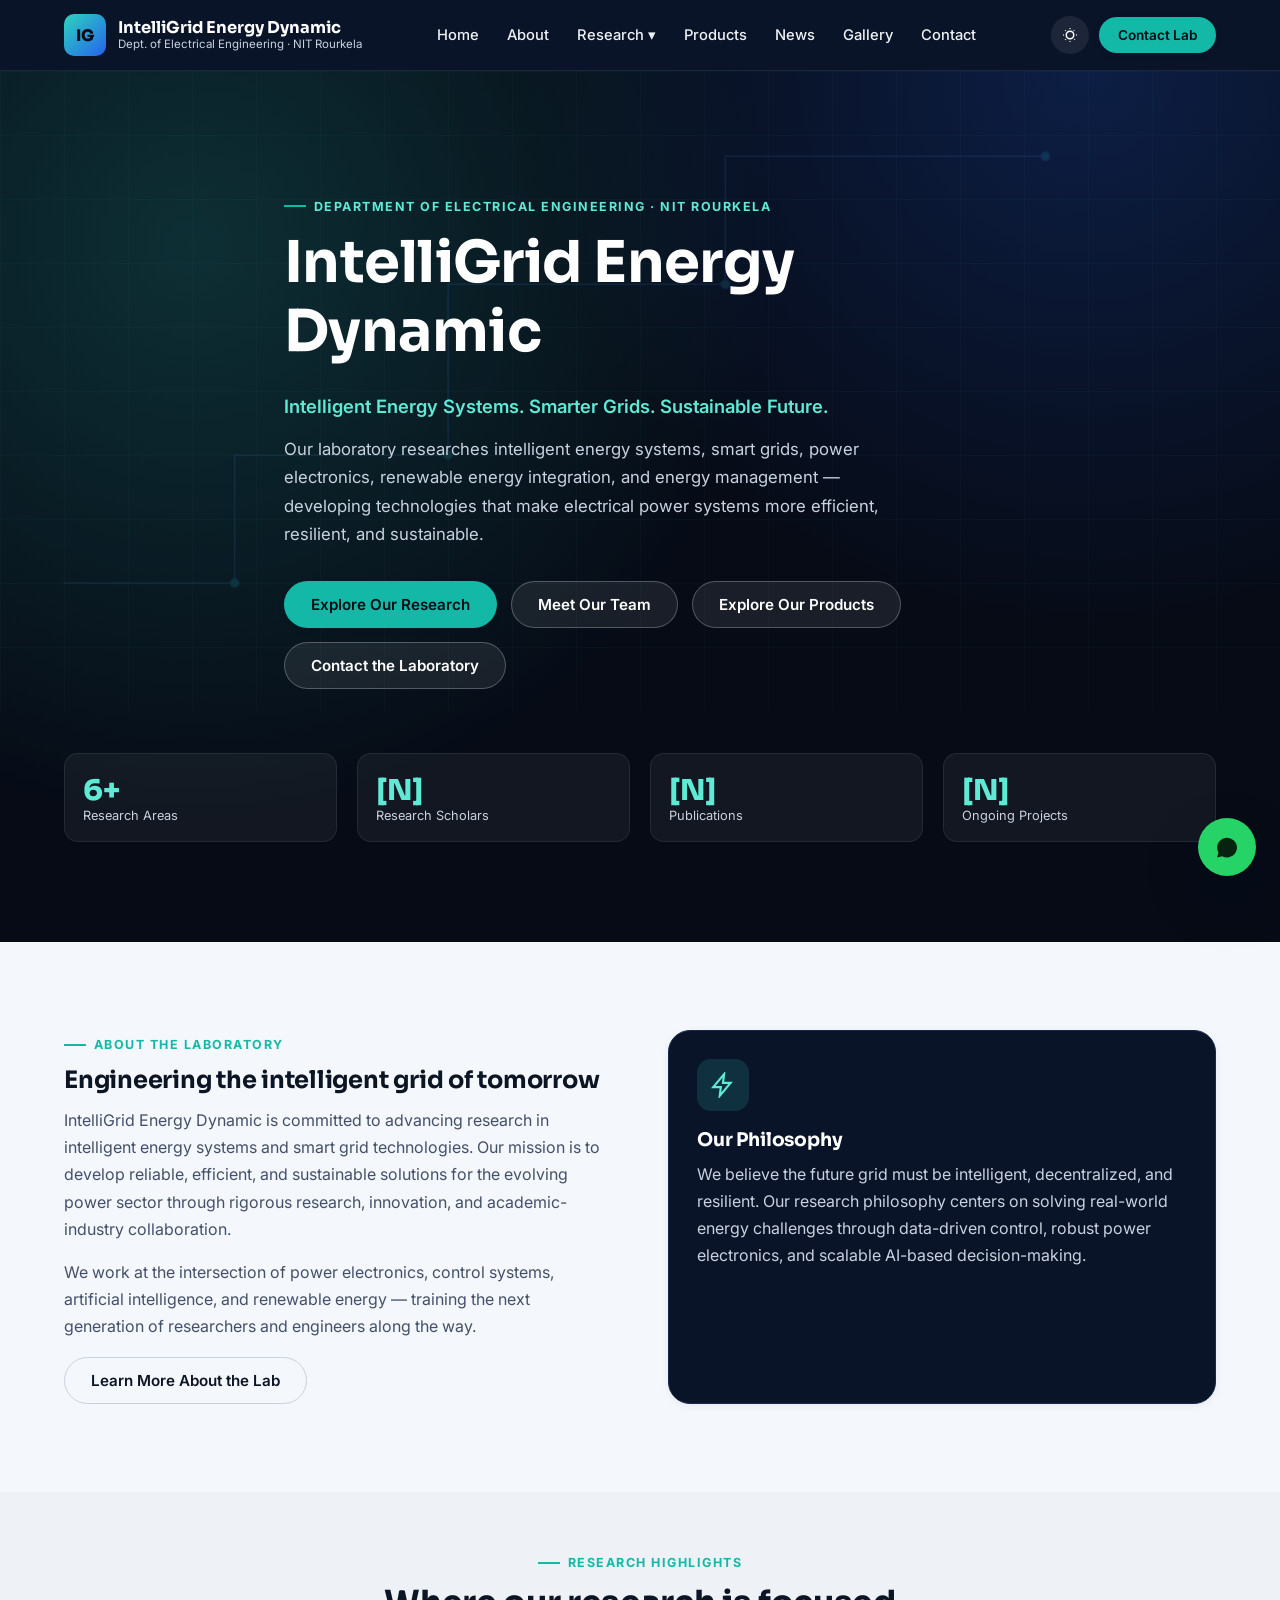
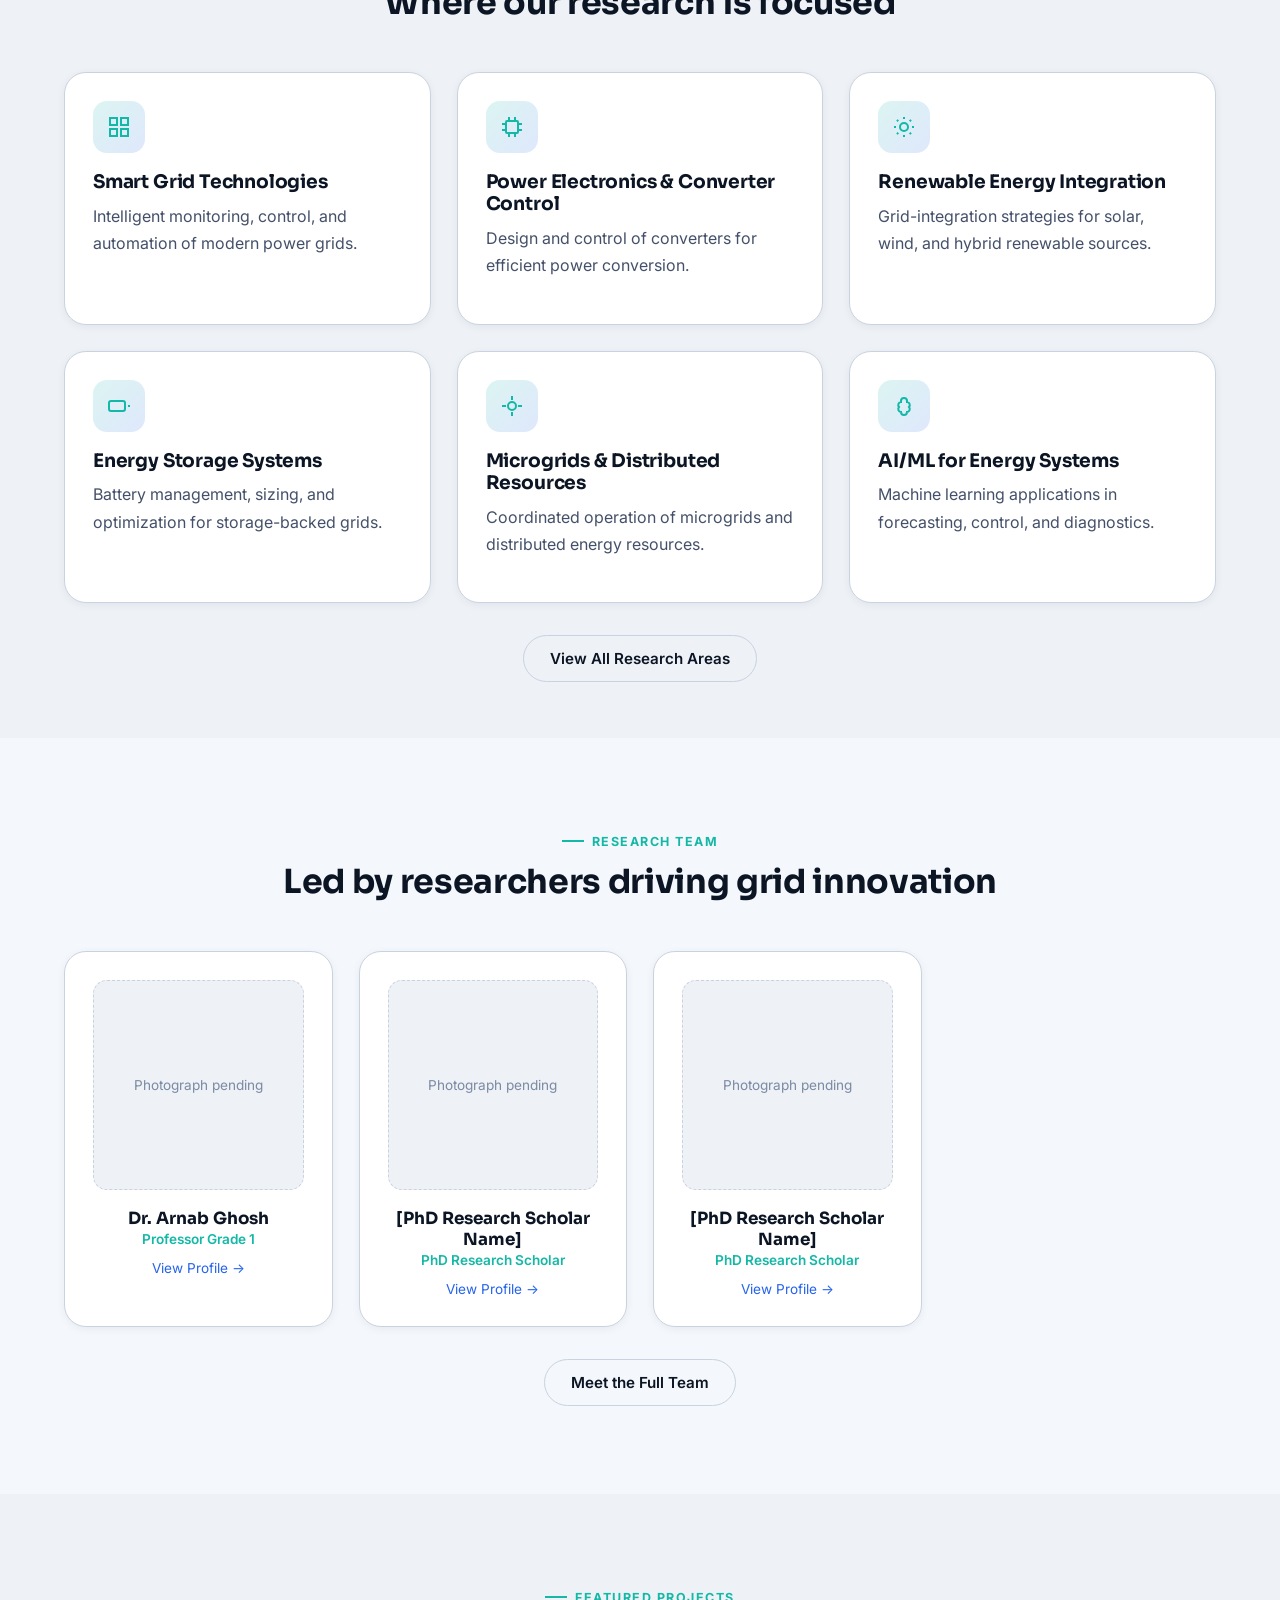
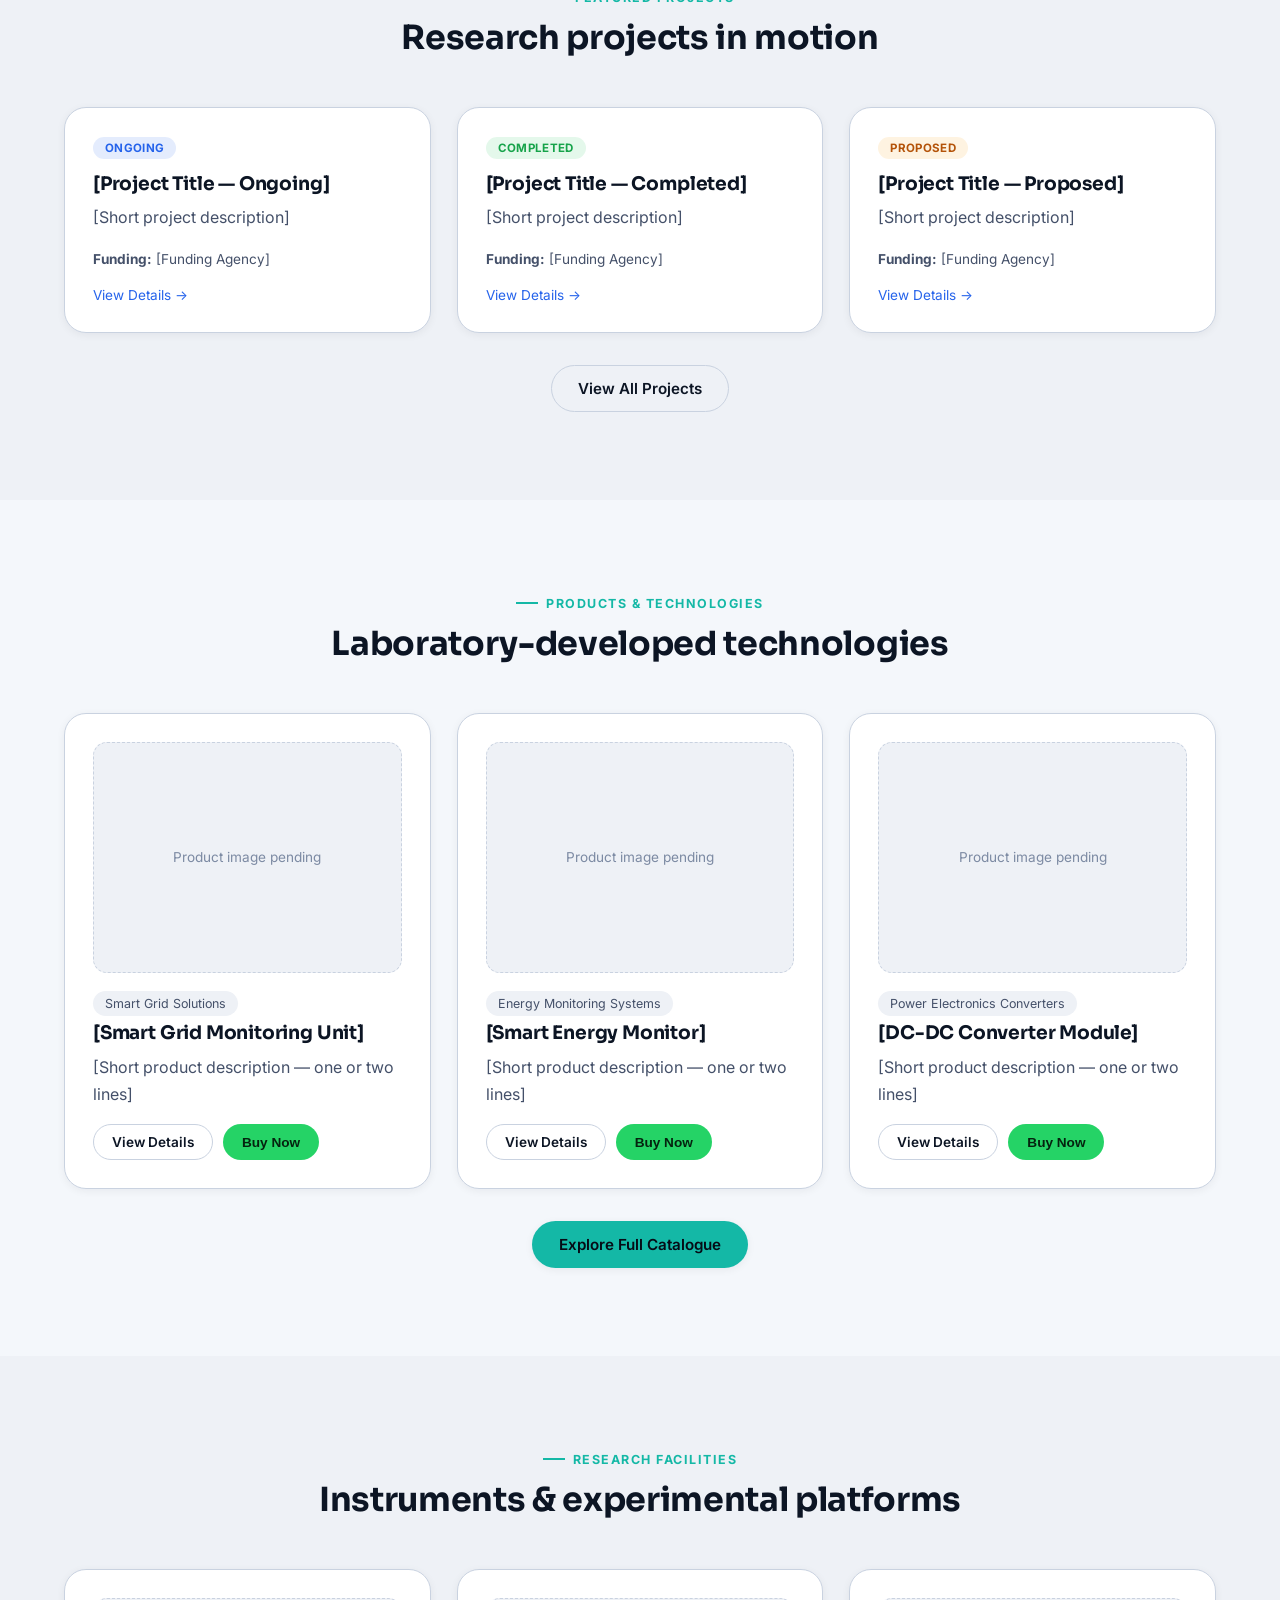
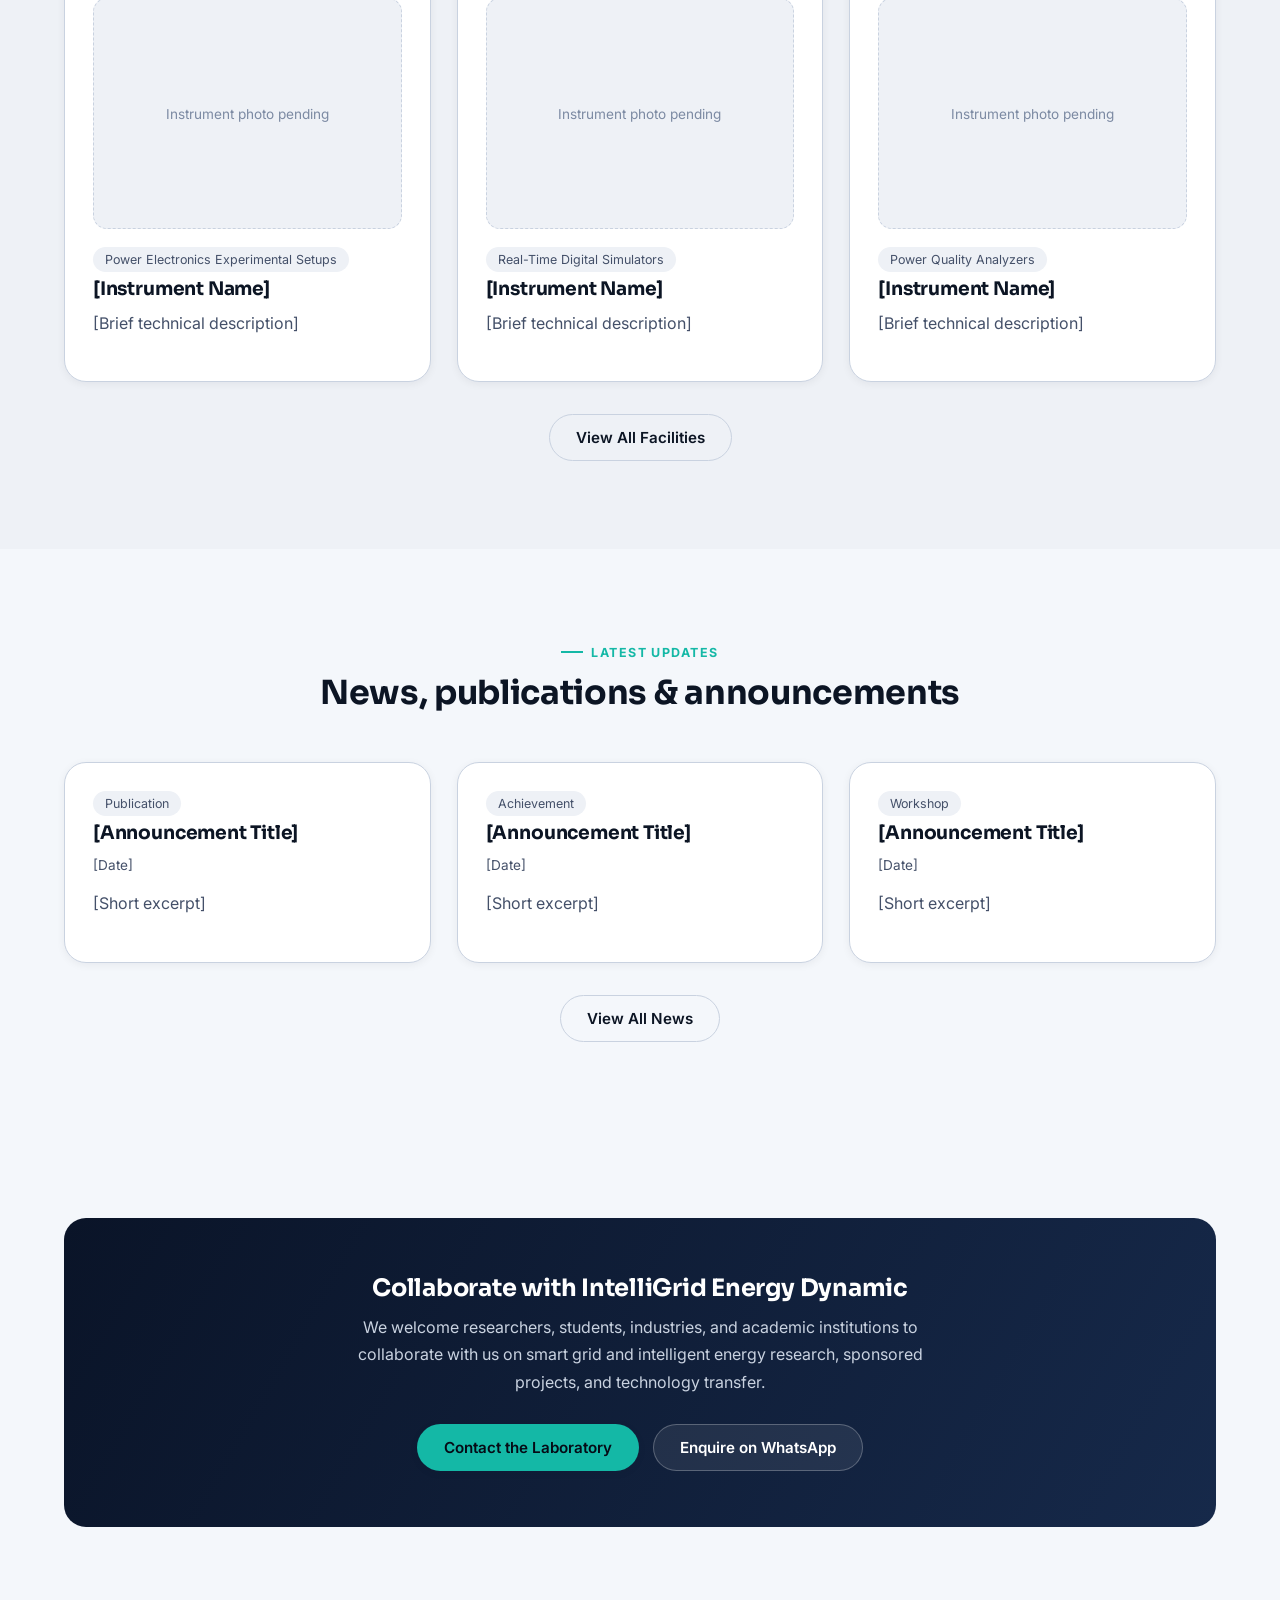
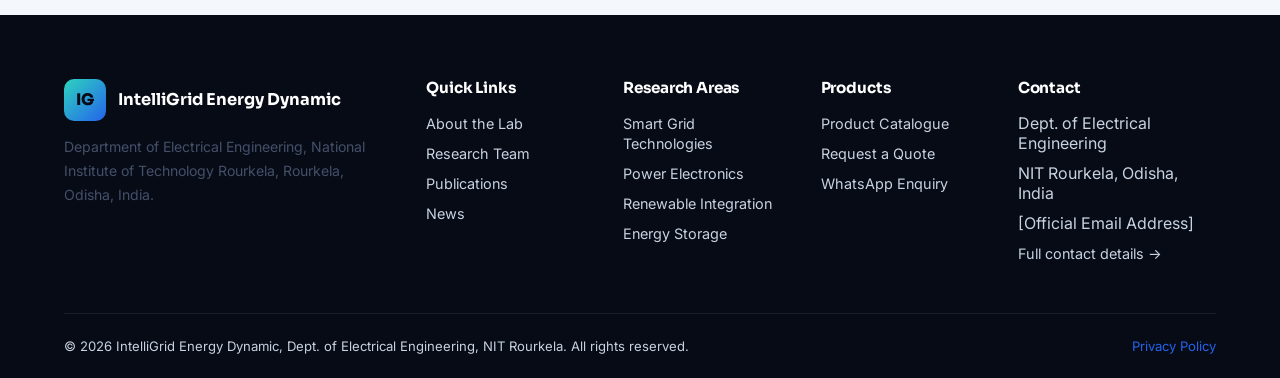
==== index.html @ c474e3b1 "intelligrid initial commit" ====
<!DOCTYPE html>
<html lang="en">
<head>
<meta charset="UTF-8">
<meta name="viewport" content="width=device-width, initial-scale=1.0">
<title>IntelliGrid Energy Dynamic | Dept. of Electrical Engineering, NIT Rourkela</title>
<meta name="description" content="IntelliGrid Energy Dynamic is a research laboratory in the Department of Electrical Engineering, NIT Rourkela, working on smart grids, power electronics, renewable energy integration, and intelligent energy systems.">
<meta property="og:title" content="IntelliGrid Energy Dynamic — NIT Rourkela">
<meta property="og:description" content="Intelligent Energy Systems. Smarter Grids. Sustainable Future.">
<meta property="og:type" content="website">
<link rel="preconnect" href="https://fonts.googleapis.com">
<link href="https://fonts.googleapis.com/css2?family=Sora:wght@600;700;800&family=Inter:wght@400;500;600;700&display=swap" rel="stylesheet">
<link rel="stylesheet" href="css/style.css">
</head>
<body>
<a href="#main" class="skip-link">Skip to content</a>

<!-- ============ HEADER / NAV ============ -->
<header class="site-header">
  <div class="nav-wrap">
    <a href="index.html" class="brand">
      <span class="brand-mark">IG</span>
      <span class="brand-text">
        <div class="name">IntelliGrid Energy Dynamic</div>
        <div class="sub">Dept. of Electrical Engineering · NIT Rourkela</div>
      </span>
    </a>

    <ul class="nav-links" id="navLinks">
      <li><a href="index.html">Home</a></li>
      <li><a href="pages/about.html">About</a></li>
      <li class="has-dropdown">
        <button aria-haspopup="true">Research <span aria-hidden="true">▾</span></button>
        <div class="dropdown">
          <a href="pages/research-areas.html">Research Areas</a>
          <a href="pages/team.html">Research Team</a>
          <a href="pages/facilities.html">Facilities &amp; Instruments</a>
          <a href="pages/projects.html">Research Projects</a>
          <a href="pages/publications.html">Publications</a>
        </div>
      </li>
      <li><a href="pages/products.html">Products</a></li>
      <li><a href="pages/news.html">News</a></li>
      <li><a href="pages/gallery.html">Gallery</a></li>
      <li><a href="pages/contact.html">Contact</a></li>
    </ul>

    <div class="nav-actions">
      <button class="icon-btn" id="themeToggle" title="Toggle light/dark mode" aria-label="Toggle theme">
        <svg width="18" height="18" viewBox="0 0 24 24" fill="none" stroke="currentColor" stroke-width="2"><path d="M12 3v1m0 16v1m9-9h-1M4 12H3m15.36 6.36-.71-.71M6.34 6.34l-.71-.71m12.02 0-.71.71M6.34 17.66l-.71.71M12 7a5 5 0 1 0 0 10 5 5 0 0 0 0-10z"/></svg>
      </button>
      <a href="pages/contact.html" class="btn btn-primary btn-sm">Contact Lab</a>
      <button class="mobile-toggle" aria-label="Open menu">
        <svg width="26" height="26" viewBox="0 0 24 24" fill="none" stroke="currentColor" stroke-width="2"><path d="M4 7h16M4 12h16M4 17h16"/></svg>
      </button>
    </div>
  </div>
</header>

<main id="main">

  <!-- ============ A. HERO ============ -->
  <section class="hero">
    <svg class="grid-svg" viewBox="0 0 1200 600" preserveAspectRatio="xMidYMid slice" xmlns="http://www.w3.org/2000/svg">
      <defs>
        <pattern id="gridPattern" width="60" height="60" patternUnits="userSpaceOnUse">
          <path d="M60 0H0V60" fill="none" stroke="#2dd4bf" stroke-width="0.5" opacity="0.35"/>
        </pattern>
      </defs>
      <rect width="1200" height="600" fill="url(#gridPattern)"/>
      <g stroke="#3b82f6" stroke-width="1.4" opacity="0.4" fill="none">
        <path d="M60 480 L220 480 L220 360 L420 360"/>
        <path d="M420 360 L420 200 L680 200"/>
        <path d="M680 200 L680 80 L980 80"/>
        <circle cx="220" cy="480" r="4" fill="#2dd4bf"/>
        <circle cx="420" cy="360" r="4" fill="#2dd4bf"/>
        <circle cx="680" cy="200" r="4" fill="#2dd4bf"/>
        <circle cx="980" cy="80" r="4" fill="#2dd4bf"/>
      </g>
    </svg>
    <div class="container hero-inner">
      <div class="eyebrow">Department of Electrical Engineering · NIT Rourkela</div>
      <h1>IntelliGrid Energy Dynamic</h1>
      <div class="tagline">Intelligent Energy Systems. Smarter Grids. Sustainable Future.</div>
      <p class="lede">Our laboratory researches intelligent energy systems, smart grids, power electronics, renewable energy integration, and energy management — developing technologies that make electrical power systems more efficient, resilient, and sustainable.</p>
      <div class="hero-cta">
        <a href="pages/research-areas.html" class="btn btn-primary">Explore Our Research</a>
        <a href="pages/team.html" class="btn btn-ghost-light">Meet Our Team</a>
        <a href="pages/products.html" class="btn btn-ghost-light">Explore Our Products</a>
        <a href="pages/contact.html" class="btn btn-ghost-light">Contact the Laboratory</a>
      </div>
    </div>
    <div class="container">
      <div class="hero-stats">
        <div class="hero-stat"><div class="num">6+</div><div class="label">Research Areas</div></div>
        <div class="hero-stat"><div class="num">[N]</div><div class="label">Research Scholars</div></div>
        <div class="hero-stat"><div class="num">[N]</div><div class="label">Publications</div></div>
        <div class="hero-stat"><div class="num">[N]</div><div class="label">Ongoing Projects</div></div>
      </div>
    </div>
  </section>

  <!-- ============ B. LAB INTRODUCTION ============ -->
  <section>
    <div class="container">
      <div class="grid grid-2" style="align-items:center; gap:56px;">
        <div>
          <div class="eyebrow">About the Laboratory</div>
          <h2>Engineering the intelligent grid of tomorrow</h2>
          <p>IntelliGrid Energy Dynamic is committed to advancing research in intelligent energy systems and smart grid technologies. Our mission is to develop reliable, efficient, and sustainable solutions for the evolving power sector through rigorous research, innovation, and academic-industry collaboration.</p>
          <p>We work at the intersection of power electronics, control systems, artificial intelligence, and renewable energy — training the next generation of researchers and engineers along the way.</p>
          <a href="pages/about.html" class="btn btn-outline">Learn More About the Lab</a>
        </div>
        <div class="card" style="background:var(--navy-900); border-color:var(--navy-700);">
          <div class="card-icon" style="background:rgba(45,212,191,0.15); color: var(--teal-300);">
            <svg width="26" height="26" viewBox="0 0 24 24" fill="none" stroke="currentColor" stroke-width="2"><path d="M13 2 3 14h7l-1 8 10-12h-7l1-8z"/></svg>
          </div>
          <h3 style="color:var(--white);">Our Philosophy</h3>
          <p style="color:var(--grey-300);">We believe the future grid must be intelligent, decentralized, and resilient. Our research philosophy centers on solving real-world energy challenges through data-driven control, robust power electronics, and scalable AI-based decision-making.</p>
        </div>
      </div>
    </div>
  </section>

  <!-- ============ C. RESEARCH HIGHLIGHTS ============ -->
  <section class="section-tight" style="background:var(--surface-alt);">
    <div class="container">
      <div class="section-head center">
        <div class="eyebrow" style="justify-content:center;">Research Highlights</div>
        <h2>Where our research is focused</h2>
      </div>
      <div class="grid grid-3" id="researchHighlightsGrid"></div>
      <div class="text-center" style="margin-top:32px;">
        <a href="pages/research-areas.html" class="btn btn-outline">View All Research Areas</a>
      </div>
    </div>
  </section>

  <!-- ============ D. TEAM PREVIEW ============ -->
  <section>
    <div class="container">
      <div class="section-head center">
        <div class="eyebrow" style="justify-content:center;">Research Team</div>
        <h2>Led by researchers driving grid innovation</h2>
      </div>
      <div class="grid grid-4" id="teamPreviewGrid"></div>
      <div class="text-center" style="margin-top:32px;">
        <a href="pages/team.html" class="btn btn-outline">Meet the Full Team</a>
      </div>
    </div>
  </section>

  <!-- ============ E. FEATURED PROJECTS ============ -->
  <section style="background:var(--surface-alt);">
    <div class="container">
      <div class="section-head center">
        <div class="eyebrow" style="justify-content:center;">Featured Projects</div>
        <h2>Research projects in motion</h2>
      </div>
      <div class="grid grid-3" id="projectsPreviewGrid"></div>
      <div class="text-center" style="margin-top:32px;">
        <a href="pages/projects.html" class="btn btn-outline">View All Projects</a>
      </div>
    </div>
  </section>

  <!-- ============ F. FEATURED PRODUCTS ============ -->
  <section>
    <div class="container">
      <div class="section-head center">
        <div class="eyebrow" style="justify-content:center;">Products &amp; Technologies</div>
        <h2>Laboratory-developed technologies</h2>
      </div>
      <div class="grid grid-3" id="productsPreviewGrid"></div>
      <div class="text-center" style="margin-top:32px;">
        <a href="pages/products.html" class="btn btn-primary">Explore Full Catalogue</a>
      </div>
    </div>
  </section>

  <!-- ============ G. FACILITIES PREVIEW ============ -->
  <section style="background:var(--surface-alt);">
    <div class="container">
      <div class="section-head center">
        <div class="eyebrow" style="justify-content:center;">Research Facilities</div>
        <h2>Instruments &amp; experimental platforms</h2>
      </div>
      <div class="grid grid-3" id="facilitiesPreviewGrid"></div>
      <div class="text-center" style="margin-top:32px;">
        <a href="pages/facilities.html" class="btn btn-outline">View All Facilities</a>
      </div>
    </div>
  </section>

  <!-- ============ H. LATEST UPDATES ============ -->
  <section>
    <div class="container">
      <div class="section-head center">
        <div class="eyebrow" style="justify-content:center;">Latest Updates</div>
        <h2>News, publications &amp; announcements</h2>
      </div>
      <div class="grid grid-3" id="newsPreviewGrid"></div>
      <div class="text-center" style="margin-top:32px;">
        <a href="pages/news.html" class="btn btn-outline">View All News</a>
      </div>
    </div>
  </section>

  <!-- ============ I. CONTACT / COLLABORATION CTA ============ -->
  <section>
    <div class="container">
      <div class="cta-band">
        <h2>Collaborate with IntelliGrid Energy Dynamic</h2>
        <p>We welcome researchers, students, industries, and academic institutions to collaborate with us on smart grid and intelligent energy research, sponsored projects, and technology transfer.</p>
        <div class="cta-actions">
          <a href="pages/contact.html" class="btn btn-primary">Contact the Laboratory</a>
          <a href="#" class="btn btn-ghost-light" data-whatsapp-general="Hello IntelliGrid Energy Dynamic Laboratory, I am interested in exploring a research collaboration.">Enquire on WhatsApp</a>
        </div>
      </div>
    </div>
  </section>

</main>

<!-- ============ FOOTER ============ -->
<footer class="site-footer">
  <div class="container">
    <div class="footer-grid">
      <div class="footer-col">
        <div class="brand" style="margin-bottom:14px;">
          <span class="brand-mark">IG</span>
          <span class="brand-text"><div class="name" style="color:#fff;">IntelliGrid Energy Dynamic</div></span>
        </div>
        <p style="font-size:0.88rem;">Department of Electrical Engineering, National Institute of Technology Rourkela, Rourkela, Odisha, India.</p>
      </div>
      <div class="footer-col">
        <h4>Quick Links</h4>
        <ul>
          <li><a href="pages/about.html">About the Lab</a></li>
          <li><a href="pages/team.html">Research Team</a></li>
          <li><a href="pages/publications.html">Publications</a></li>
          <li><a href="pages/news.html">News</a></li>
        </ul>
      </div>
      <div class="footer-col">
        <h4>Research Areas</h4>
        <ul>
          <li><a href="pages/research-areas.html">Smart Grid Technologies</a></li>
          <li><a href="pages/research-areas.html">Power Electronics</a></li>
          <li><a href="pages/research-areas.html">Renewable Integration</a></li>
          <li><a href="pages/research-areas.html">Energy Storage</a></li>
        </ul>
      </div>
      <div class="footer-col">
        <h4>Products</h4>
        <ul>
          <li><a href="pages/products.html">Product Catalogue</a></li>
          <li><a href="pages/products.html">Request a Quote</a></li>
          <li><a href="#" data-whatsapp-general="Hello IntelliGrid Energy Dynamic Laboratory, I would like to enquire about your products.">WhatsApp Enquiry</a></li>
        </ul>
      </div>
      <div class="footer-col">
        <h4>Contact</h4>
        <ul>
          <li>Dept. of Electrical Engineering</li>
          <li>NIT Rourkela, Odisha, India</li>
          <li>[Official Email Address]</li>
          <li><a href="pages/contact.html">Full contact details →</a></li>
        </ul>
      </div>
    </div>
    <div class="footer-bottom">
      <div>&copy; <span id="year"></span> IntelliGrid Energy Dynamic, Dept. of Electrical Engineering, NIT Rourkela. All rights reserved.</div>
      <div class="flex gap-10"><a href="pages/privacy.html">Privacy Policy</a></div>
    </div>
  </div>
</footer>

<button class="back-to-top" aria-label="Back to top">
  <svg width="18" height="18" viewBox="0 0 24 24" fill="none" stroke="currentColor" stroke-width="2"><path d="m18 15-6-6-6 6"/></svg>
</button>
<a href="#" class="floating-whatsapp" data-whatsapp-general="Hello IntelliGrid Energy Dynamic Laboratory, I would like to enquire about your research/products." aria-label="Chat on WhatsApp">
  <svg width="28" height="28" viewBox="0 0 24 24" fill="currentColor"><path d="M17.6 6.32A8.86 8.86 0 0 0 12.05 4c-4.7 0-8.51 3.79-8.51 8.47a8.36 8.36 0 0 0 1.14 4.24L3.5 21l4.42-1.15a8.6 8.6 0 0 0 4.12 1.05h.01c4.7 0 8.51-3.79 8.51-8.47a8.35 8.35 0 0 0-2.96-6.11Z"/></svg>
</a>

<script src="data/content.js"></script>
<script src="js/main.js"></script>
<script>
  document.querySelector("#year").textContent = new Date().getFullYear();

  const ICONS = {
    grid: '<svg width="24" height="24" viewBox="0 0 24 24" fill="none" stroke="currentColor" stroke-width="2"><path d="M3 3h7v7H3zM14 3h7v7h-7zM14 14h7v7h-7zM3 14h7v7H3z"/></svg>',
    cpu: '<svg width="24" height="24" viewBox="0 0 24 24" fill="none" stroke="currentColor" stroke-width="2"><rect x="6" y="6" width="12" height="12" rx="1"/><path d="M9 2v4M15 2v4M9 18v4M15 18v4M2 9h4M2 15h4M18 9h4M18 15h4"/></svg>',
    sun: '<svg width="24" height="24" viewBox="0 0 24 24" fill="none" stroke="currentColor" stroke-width="2"><circle cx="12" cy="12" r="4"/><path d="M12 2v2M12 20v2M4.9 4.9l1.4 1.4M17.7 17.7l1.4 1.4M2 12h2M20 12h2M4.9 19.1l1.4-1.4M17.7 6.3l1.4-1.4"/></svg>',
    battery: '<svg width="24" height="24" viewBox="0 0 24 24" fill="none" stroke="currentColor" stroke-width="2"><rect x="2" y="7" width="16" height="10" rx="2"/><path d="M22 11v2"/></svg>',
    "cpu-chip": '<svg width="24" height="24" viewBox="0 0 24 24" fill="none" stroke="currentColor" stroke-width="2"><circle cx="12" cy="12" r="4"/><path d="M12 2v4M12 18v4M2 12h4M18 12h4"/></svg>',
    brain: '<svg width="24" height="24" viewBox="0 0 24 24" fill="none" stroke="currentColor" stroke-width="2"><path d="M12 4a3 3 0 0 0-3 3v1a3 3 0 0 0-2 5 3 3 0 0 0 2 5v0a3 3 0 0 0 3 3M12 4a3 3 0 0 1 3 3v1a3 3 0 0 1 2 5 3 3 0 0 1-2 5v0a3 3 0 0 1-3 3"/></svg>'
  };

  function renderResearchHighlights() {
    const grid = document.querySelector("#researchHighlightsGrid");
    grid.innerHTML = SITE_DATA.researchAreas.map(area => `
      <div class="card reveal-on-scroll">
        <div class="card-icon">${ICONS[area.icon] || ICONS.grid}</div>
        <h3>${area.title}</h3>
        <p>${area.desc}</p>
      </div>
    `).join("");
  }

  function renderTeamPreview() {
    const grid = document.querySelector("#teamPreviewGrid");
    const people = [SITE_DATA.director, ...SITE_DATA.team.phd.slice(0,3)];
    grid.innerHTML = people.map(p => `
      <div class="card person-card reveal-on-scroll">
        <div class="person-photo">${p.photo ? `<img src="${p.photo}" alt="${p.name}">` : "Photograph pending"}</div>
        <div class="person-name">${p.name}</div>
        <div class="person-role">${p.designation || p.role}</div>
        <a href="pages/team.html" class="small">View Profile →</a>
      </div>
    `).join("");
  }

  function renderProjectsPreview() {
    const grid = document.querySelector("#projectsPreviewGrid");
    grid.innerHTML = SITE_DATA.projects.map(p => `
      <div class="card reveal-on-scroll">
        <span class="badge badge-${p.status}">${p.status}</span>
        <h3 style="margin-top:14px;">${p.title}</h3>
        <p>${p.desc}</p>
        <p class="small"><strong>Funding:</strong> ${p.agency}</p>
        <a href="pages/projects.html" class="small">View Details →</a>
      </div>
    `).join("");
  }

  function renderProductsPreview() {
    const grid = document.querySelector("#productsPreviewGrid");
    const featured = SITE_DATA.products.filter(p => p.featured).slice(0, 3);
    grid.innerHTML = featured.map(p => `
      <div class="card reveal-on-scroll">
        <div class="person-photo" style="aspect-ratio:4/3;">${p.image ? `<img src="${p.image}" alt="${p.name}">` : "Product image pending"}</div>
        <span class="tag">${p.category}</span>
        <h3>${p.name}</h3>
        <p>${p.shortDesc}</p>
        <div class="flex gap-10 wrap" style="margin-top:14px;">
          <a href="pages/product-detail.html?id=${p.id}" class="btn btn-outline btn-sm">View Details</a>
          <button class="btn btn-whatsapp btn-sm" onclick='openEnquiryModal({id:"${p.id}",name:"${p.name.replace(/"/g,"&quot;")}",price:"${p.price || "Request a Quote"}",image:"${p.image}",availability:"${p.availability}"})'>Buy Now</button>
        </div>
      </div>
    `).join("");
  }

  function renderFacilitiesPreview() {
    const grid = document.querySelector("#facilitiesPreviewGrid");
    grid.innerHTML = SITE_DATA.facilities.map(f => `
      <div class="card reveal-on-scroll">
        <div class="person-photo" style="aspect-ratio:4/3;">${f.image ? `<img src="${f.image}" alt="${f.name}">` : "Instrument photo pending"}</div>
        <span class="tag">${f.category}</span>
        <h3>${f.name}</h3>
        <p>${f.desc}</p>
      </div>
    `).join("");
  }

  function renderNewsPreview() {
    const grid = document.querySelector("#newsPreviewGrid");
    grid.innerHTML = SITE_DATA.news.map(n => `
      <div class="card reveal-on-scroll">
        <span class="tag">${n.category}</span>
        <h3>${n.title}</h3>
        <p class="small">${n.date}</p>
        <p>${n.excerpt}</p>
      </div>
    `).join("");
  }

  renderResearchHighlights();
  renderTeamPreview();
  renderProjectsPreview();
  renderProductsPreview();
  renderFacilitiesPreview();
  renderNewsPreview();
  initReveal();
</script>

<!-- ============ WhatsApp Enquiry Modal (shared) ============ -->
<div class="modal-overlay" id="enquiryModal">
  <div class="modal-box">
    <button class="modal-close" data-close-modal aria-label="Close">
      <svg width="16" height="16" viewBox="0 0 24 24" fill="none" stroke="currentColor" stroke-width="2"><path d="M18 6 6 18M6 6l12 12"/></svg>
    </button>
    <h3>Product Enquiry</h3>
    <p class="small">Review the details below, fill in your information, and we'll open WhatsApp with a pre-filled message. You'll still need to press Send.</p>
    <div class="modal-product-preview">
      <div class="p-image"></div>
      <div>
        <div class="p-name" style="font-weight:700;"></div>
        <div class="p-meta small"></div>
      </div>
    </div>
    <form id="enquiryForm" novalidate>
      <div class="form-field">
        <label>Full Name <span class="req">*</span></label>
        <input type="text" name="customerName" required>
        <div class="form-error">Please enter your name.</div>
      </div>
      <div class="form-field">
        <label>Institution / Organization</label>
        <input type="text" name="institution">
      </div>
      <div class="form-field">
        <label>Quantity <span class="req">*</span></label>
        <input type="number" name="quantity" min="1" value="1" required>
        <div class="form-error">Please enter a quantity.</div>
      </div>
      <div class="form-field">
        <label>Email Address <span class="req">*</span></label>
        <input type="email" name="email" required>
        <div class="form-error">Please enter a valid email.</div>
      </div>
      <div class="form-field">
        <label>Additional Requirements</label>
        <textarea name="message" placeholder="Any specific requirements, delivery location, etc."></textarea>
      </div>
      <p class="form-note">By submitting, a WhatsApp chat will open with your enquiry pre-filled to +91 94333 79717. We do not collect payment information here — your enquiry is only sent once you press Send in WhatsApp. See our <a href="pages/privacy.html">Privacy Policy</a>.</p>
      <button type="submit" class="btn btn-whatsapp btn-block">
        <svg width="18" height="18" viewBox="0 0 24 24" fill="currentColor"><path d="M17.6 6.32A8.86 8.86 0 0 0 12.05 4c-4.7 0-8.51 3.79-8.51 8.47a8.36 8.36 0 0 0 1.14 4.24L3.5 21l4.42-1.15a8.6 8.6 0 0 0 4.12 1.05h.01c4.7 0 8.51-3.79 8.51-8.47a8.35 8.35 0 0 0-2.96-6.11Z"/></svg>
        Continue to WhatsApp
      </button>
      <div id="enquiryConfirm" class="placeholder-note" style="display:none; margin-top:14px;">
        WhatsApp should now be opening in a new tab with your enquiry pre-filled. Please review and press <strong>Send</strong> there to complete your enquiry.
        <br><a id="enquiryFallbackLink" href="#" target="_blank" style="display:none; margin-top:8px;" class="btn btn-whatsapp btn-sm">Open WhatsApp manually</a>
      </div>
    </form>
  </div>
</div>

</body>
</html>
---- css/style.css ----
/* ============================================================
   IntelliGrid Energy Dynamic — Design System
   Dept. of Electrical Engineering, NIT Rourkela
   ============================================================ */

:root {
  /* Brand palette */
  --navy-950: #060b16;
  --navy-900: #0a1428;
  --navy-800: #0f1e38;
  --navy-700: #16294a;
  --navy-600: #1d3560;
  --teal-500: #14b8a6;
  --teal-400: #2dd4bf;
  --teal-300: #5eead4;
  --electric-500: #2563eb;
  --electric-400: #3b82f6;
  --white: #ffffff;
  --off-white: #f4f7fb;
  --grey-100: #eef1f6;
  --grey-300: #c9d2e0;
  --grey-500: #7c8aa3;
  --grey-700: #445069;
  --ink: #0c1524;
  --success: #22c55e;
  --warning: #f59e0b;
  --danger: #ef4444;

  /* Semantic tokens (flip these for dark mode) */
  --bg: var(--off-white);
  --surface: var(--white);
  --surface-alt: var(--grey-100);
  --text: var(--ink);
  --text-muted: var(--grey-700);
  --border: var(--grey-300);
  --accent: var(--teal-500);
  --accent-strong: var(--electric-500);
  --header-bg: var(--navy-900);
  --header-text: var(--white);

  /* Typography */
  --font-head: 'Sora', 'Segoe UI', sans-serif;
  --font-body: 'Inter', 'Segoe UI', sans-serif;
  --font-mono: 'JetBrains Mono', 'Courier New', monospace;

  /* Spacing / radius / shadow */
  --radius-sm: 8px;
  --radius-md: 14px;
  --radius-lg: 22px;
  --shadow-sm: 0 2px 8px rgba(10, 20, 40, 0.06);
  --shadow-md: 0 10px 30px rgba(10, 20, 40, 0.10);
  --shadow-lg: 0 24px 60px rgba(10, 20, 40, 0.18);
  --container: 1200px;
  --transition: 220ms cubic-bezier(.4,0,.2,1);
}

[data-theme="dark"] {
  --bg: var(--navy-950);
  --surface: var(--navy-900);
  --surface-alt: var(--navy-800);
  --text: var(--grey-100);
  --text-muted: var(--grey-300);
  --border: var(--navy-600);
  --header-bg: #071021;
  --header-text: var(--white);
}

* { box-sizing: border-box; }
html { scroll-behavior: smooth; }
body {
  margin: 0;
  font-family: var(--font-body);
  background: var(--bg);
  color: var(--text);
  transition: background var(--transition), color var(--transition);
  -webkit-font-smoothing: antialiased;
}
h1, h2, h3, h4, h5 {
  font-family: var(--font-head);
  color: var(--text);
  line-height: 1.2;
  margin: 0 0 .5em;
  letter-spacing: -0.01em;
}
p { line-height: 1.7; color: var(--text-muted); margin: 0 0 1em; }
a { color: var(--accent-strong); text-decoration: none; }
img { max-width: 100%; display: block; }
.container { max-width: var(--container); margin: 0 auto; padding: 0 24px; }
section { padding: 88px 0; }
.section-tight { padding: 56px 0; }

/* --- Eyebrow / section heading --- */
.eyebrow {
  display: inline-flex;
  align-items: center;
  gap: 8px;
  font-size: 0.78rem;
  font-weight: 700;
  letter-spacing: 0.12em;
  text-transform: uppercase;
  color: var(--accent);
  margin-bottom: 14px;
}
.eyebrow::before {
  content: "";
  width: 22px; height: 2px;
  background: var(--accent);
  display: inline-block;
}
.section-head { max-width: 720px; margin-bottom: 48px; }
.section-head.center { margin-left: auto; margin-right: auto; text-align: center; }
.section-head h2 { font-size: clamp(1.7rem, 2.6vw, 2.4rem); }

/* --- Buttons --- */
.btn {
  display: inline-flex;
  align-items: center;
  gap: 8px;
  padding: 13px 26px;
  border-radius: 999px;
  font-weight: 600;
  font-size: 0.95rem;
  cursor: pointer;
  border: 1px solid transparent;
  transition: transform var(--transition), box-shadow var(--transition), background var(--transition), color var(--transition);
  white-space: nowrap;
}
.btn:hover { transform: translateY(-2px); }
.btn-primary { background: var(--accent); color: var(--navy-950); box-shadow: var(--shadow-sm); }
.btn-primary:hover { box-shadow: var(--shadow-md); }
.btn-outline { background: transparent; border-color: var(--border); color: var(--text); }
.btn-outline:hover { border-color: var(--accent); color: var(--accent); }
.btn-ghost-light { background: rgba(255,255,255,0.08); color: var(--white); border-color: rgba(255,255,255,0.25); }
.btn-ghost-light:hover { background: rgba(255,255,255,0.16); }
.btn-whatsapp { background: #25D366; color: #05230f; }
.btn-sm { padding: 9px 18px; font-size: 0.85rem; }
.btn-block { width: 100%; justify-content: center; }

/* --- Header / Nav --- */
.site-header {
  position: sticky; top: 0; z-index: 200;
  background: var(--header-bg);
  color: var(--header-text);
  border-bottom: 1px solid rgba(255,255,255,0.08);
}
.nav-wrap { display: flex; align-items: center; justify-content: space-between; padding: 14px 24px; max-width: var(--container); margin: 0 auto; gap: 20px; }
.brand { display: flex; align-items: center; gap: 12px; color: var(--white); }
.brand-mark {
  width: 42px; height: 42px; border-radius: 10px;
  background: linear-gradient(135deg, var(--teal-400), var(--electric-500));
  display: flex; align-items: center; justify-content: center;
  font-family: var(--font-head); font-weight: 800; color: var(--navy-950);
  flex-shrink: 0;
}
.brand-text { line-height: 1.2; }
.brand-text .name { font-family: var(--font-head); font-weight: 700; font-size: 1.02rem; }
.brand-text .sub { font-size: 0.72rem; color: var(--grey-300); }

.nav-links { display: flex; align-items: center; gap: 4px; list-style: none; margin: 0; padding: 0; }
.nav-links > li { position: relative; }
.nav-links > li > a, .nav-links > li > button {
  display: flex; align-items: center; gap: 4px;
  color: var(--grey-100); background: none; border: none; cursor: pointer;
  font-family: var(--font-body); font-size: 0.92rem; font-weight: 500;
  padding: 10px 12px; border-radius: 8px;
  transition: background var(--transition), color var(--transition);
}
.nav-links > li > a:hover, .nav-links > li > button:hover, .nav-links > li.open > button { background: rgba(255,255,255,0.08); color: var(--teal-300); }
.nav-actions { display: flex; align-items: center; gap: 10px; }
.icon-btn {
  width: 38px; height: 38px; border-radius: 999px;
  display: flex; align-items: center; justify-content: center;
  background: rgba(255,255,255,0.08); color: var(--white); border: none; cursor: pointer;
}
.icon-btn:hover { background: rgba(255,255,255,0.16); }

.dropdown {
  position: absolute; top: calc(100% + 8px); left: 0;
  background: var(--navy-800); border: 1px solid rgba(255,255,255,0.08);
  border-radius: var(--radius-md); min-width: 240px; padding: 8px;
  box-shadow: var(--shadow-lg);
  opacity: 0; visibility: hidden; transform: translateY(6px);
  transition: all var(--transition);
}
.nav-links > li.open .dropdown { opacity: 1; visibility: visible; transform: translateY(0); }
.dropdown a { display: block; padding: 10px 12px; border-radius: 8px; color: var(--grey-100); font-size: 0.9rem; }
.dropdown a:hover { background: rgba(255,255,255,0.06); color: var(--teal-300); }

.mobile-toggle { display: none; background: none; border: none; color: var(--white); cursor: pointer; }

@media (max-width: 980px) {
  .nav-links { position: fixed; top: 72px; left: 0; right: 0; bottom: 0; background: var(--navy-900);
    flex-direction: column; align-items: stretch; padding: 16px; gap: 2px; overflow-y: auto;
    transform: translateX(-100%); transition: transform var(--transition); }
  .nav-links.mobile-open { transform: translateX(0); }
  .nav-links > li > a, .nav-links > li > button { width: 100%; justify-content: space-between; padding: 14px 12px; }
  .dropdown { position: static; opacity: 1; visibility: visible; transform: none; display: none; box-shadow: none; background: var(--navy-800); }
  .nav-links > li.open .dropdown { display: block; }
  .mobile-toggle { display: block; }
  .search-btn-label { display: none; }
}

/* --- Hero --- */
.hero {
  position: relative; overflow: hidden;
  background: radial-gradient(circle at 15% 20%, rgba(45,212,191,0.18), transparent 45%),
              radial-gradient(circle at 85% 0%, rgba(37,99,235,0.22), transparent 40%),
              var(--navy-950);
  color: var(--white);
  padding: 120px 0 100px;
}
.hero .grid-svg { position: absolute; inset: 0; opacity: 0.35; pointer-events: none; }
.hero-inner { position: relative; z-index: 2; max-width: 760px; }
.hero .eyebrow { color: var(--teal-300); }
.hero h1 { font-size: clamp(2.4rem, 5vw, 3.6rem); color: var(--white); }
.hero .tagline { font-size: 1.15rem; color: var(--teal-300); font-weight: 600; margin-bottom: 18px; }
.hero .lede { color: var(--grey-300); font-size: 1.05rem; max-width: 640px; }
.hero-cta { display: flex; flex-wrap: wrap; gap: 14px; margin-top: 32px; }
.hero-stats { display: grid; grid-template-columns: repeat(4, 1fr); gap: 20px; margin-top: 64px; position: relative; z-index: 2; }
.hero-stat { padding: 18px; border-radius: var(--radius-md); background: rgba(255,255,255,0.05); border: 1px solid rgba(255,255,255,0.08); }
.hero-stat .num { font-family: var(--font-head); font-size: 1.8rem; font-weight: 800; color: var(--teal-300); }
.hero-stat .label { font-size: 0.8rem; color: var(--grey-300); }
@media (max-width: 720px) { .hero-stats { grid-template-columns: repeat(2, 1fr); } }

/* --- Cards --- */
.card {
  background: var(--surface); border: 1px solid var(--border); border-radius: var(--radius-lg);
  padding: 28px; box-shadow: var(--shadow-sm); transition: transform var(--transition), box-shadow var(--transition), border-color var(--transition);
  height: 100%;
}
.card:hover { transform: translateY(-4px); box-shadow: var(--shadow-md); border-color: var(--accent); }
.card-icon {
  width: 52px; height: 52px; border-radius: 14px; display: flex; align-items: center; justify-content: center;
  background: linear-gradient(135deg, rgba(20,184,166,0.15), rgba(37,99,235,0.15));
  color: var(--accent); margin-bottom: 18px;
}
.grid { display: grid; gap: 26px; }
.grid-2 { grid-template-columns: repeat(2, 1fr); }
.grid-3 { grid-template-columns: repeat(3, 1fr); }
.grid-4 { grid-template-columns: repeat(4, 1fr); }
@media (max-width: 980px) { .grid-3, .grid-4 { grid-template-columns: repeat(2, 1fr); } }
@media (max-width: 640px) { .grid-2, .grid-3, .grid-4 { grid-template-columns: 1fr; } }

/* --- Person / team card --- */
.person-card { text-align: center; }
.person-photo {
  width: 100%; aspect-ratio: 1/1; border-radius: var(--radius-md);
  background: var(--surface-alt); display: flex; align-items: center; justify-content: center;
  color: var(--grey-500); margin-bottom: 18px; overflow: hidden; font-size: 0.85rem; text-align: center; padding: 10px;
  border: 1px dashed var(--border);
}
.person-name { font-family: var(--font-head); font-weight: 700; font-size: 1.05rem; margin-bottom: 2px; }
.person-role { color: var(--accent); font-size: 0.85rem; font-weight: 600; margin-bottom: 10px; }
.person-links { display: flex; justify-content: center; gap: 8px; margin-top: 12px; }

/* --- Badges / tags --- */
.badge {
  display: inline-block; padding: 4px 12px; border-radius: 999px; font-size: 0.72rem; font-weight: 700;
  letter-spacing: 0.03em; text-transform: uppercase;
}
.badge-ongoing { background: rgba(37,99,235,0.12); color: var(--electric-500); }
.badge-completed { background: rgba(34,197,94,0.12); color: #16a34a; }
.badge-proposed { background: rgba(245,158,11,0.12); color: #b45309; }
.badge-instock { background: rgba(34,197,94,0.12); color: #16a34a; }
.badge-quote { background: rgba(124,138,163,0.15); color: var(--grey-700); }
.tag { display: inline-block; padding: 5px 12px; border-radius: 999px; background: var(--surface-alt); color: var(--text-muted); font-size: 0.78rem; margin: 0 6px 6px 0; }

/* --- Placeholder blocks (used until real content supplied) --- */
.placeholder-note {
  border: 1px dashed var(--border); border-radius: var(--radius-sm);
  padding: 10px 14px; font-size: 0.82rem; color: var(--grey-500); background: var(--surface-alt);
  margin-top: 10px;
}
.placeholder-photo { color: var(--grey-500); font-size: 0.8rem; }

/* --- CTA band --- */
.cta-band {
  background: linear-gradient(120deg, var(--navy-900), var(--navy-700));
  color: var(--white); border-radius: var(--radius-lg); padding: 56px; text-align: center;
}
.cta-band h2 { color: var(--white); }
.cta-band p { color: var(--grey-300); max-width: 620px; margin: 0 auto 28px; }
.cta-actions { display: flex; gap: 14px; justify-content: center; flex-wrap: wrap; }

/* --- Footer --- */
.site-footer { background: var(--navy-950); color: var(--grey-300); padding: 64px 0 24px; }
.footer-grid { display: grid; grid-template-columns: 2fr 1fr 1fr 1fr 1.2fr; gap: 32px; margin-bottom: 40px; }
@media (max-width: 900px) { .footer-grid { grid-template-columns: repeat(2, 1fr); } }
.footer-col h4 { color: var(--white); font-size: 0.95rem; margin-bottom: 16px; }
.footer-col ul { list-style: none; padding: 0; margin: 0; }
.footer-col li { margin-bottom: 10px; }
.footer-col a { color: var(--grey-300); font-size: 0.9rem; }
.footer-col a:hover { color: var(--teal-300); }
.footer-bottom { border-top: 1px solid rgba(255,255,255,0.08); padding-top: 24px; display: flex; justify-content: space-between; flex-wrap: wrap; gap: 12px; font-size: 0.82rem; }
.social-row { display: flex; gap: 10px; }

/* --- Breadcrumb --- */
.breadcrumb { background: var(--surface-alt); padding: 16px 0; font-size: 0.85rem; }
.breadcrumb a { color: var(--text-muted); }
.breadcrumb .sep { margin: 0 8px; color: var(--grey-500); }
.breadcrumb .current { color: var(--accent); font-weight: 600; }

/* --- Page header (internal pages) --- */
.page-header { background: var(--navy-900); color: var(--white); padding: 64px 0 56px; }
.page-header h1 { color: var(--white); font-size: clamp(1.9rem, 3.4vw, 2.6rem); }
.page-header p { color: var(--grey-300); max-width: 640px; }

/* --- Filters bar --- */
.filters-bar { display: flex; flex-wrap: wrap; gap: 10px; align-items: center; margin-bottom: 36px; }
.filters-bar select, .filters-bar input[type="text"] {
  padding: 10px 14px; border-radius: 8px; border: 1px solid var(--border); background: var(--surface); color: var(--text); font-family: var(--font-body);
}
.filter-chip {
  padding: 8px 16px; border-radius: 999px; border: 1px solid var(--border); background: var(--surface);
  color: var(--text-muted); font-size: 0.85rem; cursor: pointer; transition: all var(--transition);
}
.filter-chip.active, .filter-chip:hover { background: var(--accent); color: var(--navy-950); border-color: var(--accent); }
.search-input-wrap { position: relative; flex: 1; min-width: 220px; }
.search-input-wrap input { width: 100%; padding-left: 40px; }
.search-input-wrap svg { position: absolute; left: 12px; top: 50%; transform: translateY(-50%); color: var(--grey-500); }

/* --- Forms --- */
.form-field { margin-bottom: 18px; }
.form-field label { display: block; font-size: 0.85rem; font-weight: 600; margin-bottom: 6px; color: var(--text); }
.form-field input, .form-field select, .form-field textarea {
  width: 100%; padding: 12px 14px; border-radius: 10px; border: 1px solid var(--border);
  background: var(--surface); color: var(--text); font-family: var(--font-body); font-size: 0.95rem;
}
.form-field textarea { resize: vertical; min-height: 110px; }
.form-field .req { color: var(--danger); }
.form-error { color: var(--danger); font-size: 0.8rem; margin-top: 4px; display: none; }
.form-note { font-size: 0.78rem; color: var(--grey-500); }

/* --- Modal --- */
.modal-overlay {
  position: fixed; inset: 0; background: rgba(6,11,22,0.6); backdrop-filter: blur(3px);
  display: none; align-items: center; justify-content: center; z-index: 500; padding: 20px;
}
.modal-overlay.open { display: flex; }
.modal-box {
  background: var(--surface); border-radius: var(--radius-lg); max-width: 520px; width: 100%;
  max-height: 88vh; overflow-y: auto; padding: 32px; position: relative; box-shadow: var(--shadow-lg);
}
.modal-close { position: absolute; top: 18px; right: 18px; background: var(--surface-alt); border: none; width: 34px; height: 34px; border-radius: 999px; cursor: pointer; display: flex; align-items: center; justify-content: center; color: var(--text); }
.modal-product-preview { display: flex; gap: 14px; align-items: center; background: var(--surface-alt); border-radius: var(--radius-sm); padding: 14px; margin-bottom: 20px; }
.modal-product-preview img, .modal-product-preview .ph { width: 64px; height: 64px; border-radius: 8px; object-fit: cover; }

/* --- Utility --- */
.text-center { text-align: center; }
.mt-0 { margin-top: 0; }
.mb-0 { margin-bottom: 0; }
.flex { display: flex; }
.gap-10 { gap: 10px; }
.wrap { flex-wrap: wrap; }
.small { font-size: 0.85rem; }
.divider { height: 1px; background: var(--border); margin: 40px 0; }
.skip-link { position: absolute; left: -999px; top: 0; background: var(--accent); color: var(--navy-950); padding: 10px 16px; z-index: 999; }
.skip-link:focus { left: 10px; top: 10px; }

/* --- Back to top --- */
.back-to-top {
  position: fixed; bottom: 90px; right: 24px; width: 46px; height: 46px; border-radius: 999px;
  background: var(--navy-900); color: var(--white); display: flex; align-items: center; justify-content: center;
  box-shadow: var(--shadow-md); border: none; cursor: pointer; opacity: 0; visibility: hidden; transition: all var(--transition); z-index: 150;
}
.back-to-top.show { opacity: 1; visibility: visible; }

/* --- Floating WhatsApp button --- */
.floating-whatsapp {
  position: fixed; bottom: 24px; right: 24px; width: 58px; height: 58px; border-radius: 999px;
  background: #25D366; color: #05230f; display: flex; align-items: center; justify-content: center;
  box-shadow: var(--shadow-lg); z-index: 150; border: none; cursor: pointer;
}

/* --- Animations --- */
@keyframes fadeUp { from { opacity: 0; transform: translateY(16px); } to { opacity: 1; transform: translateY(0); } }
.reveal { animation: fadeUp 0.6s ease both; }

@media (prefers-reduced-motion: reduce) {
  * { animation: none !important; transition: none !important; }
}
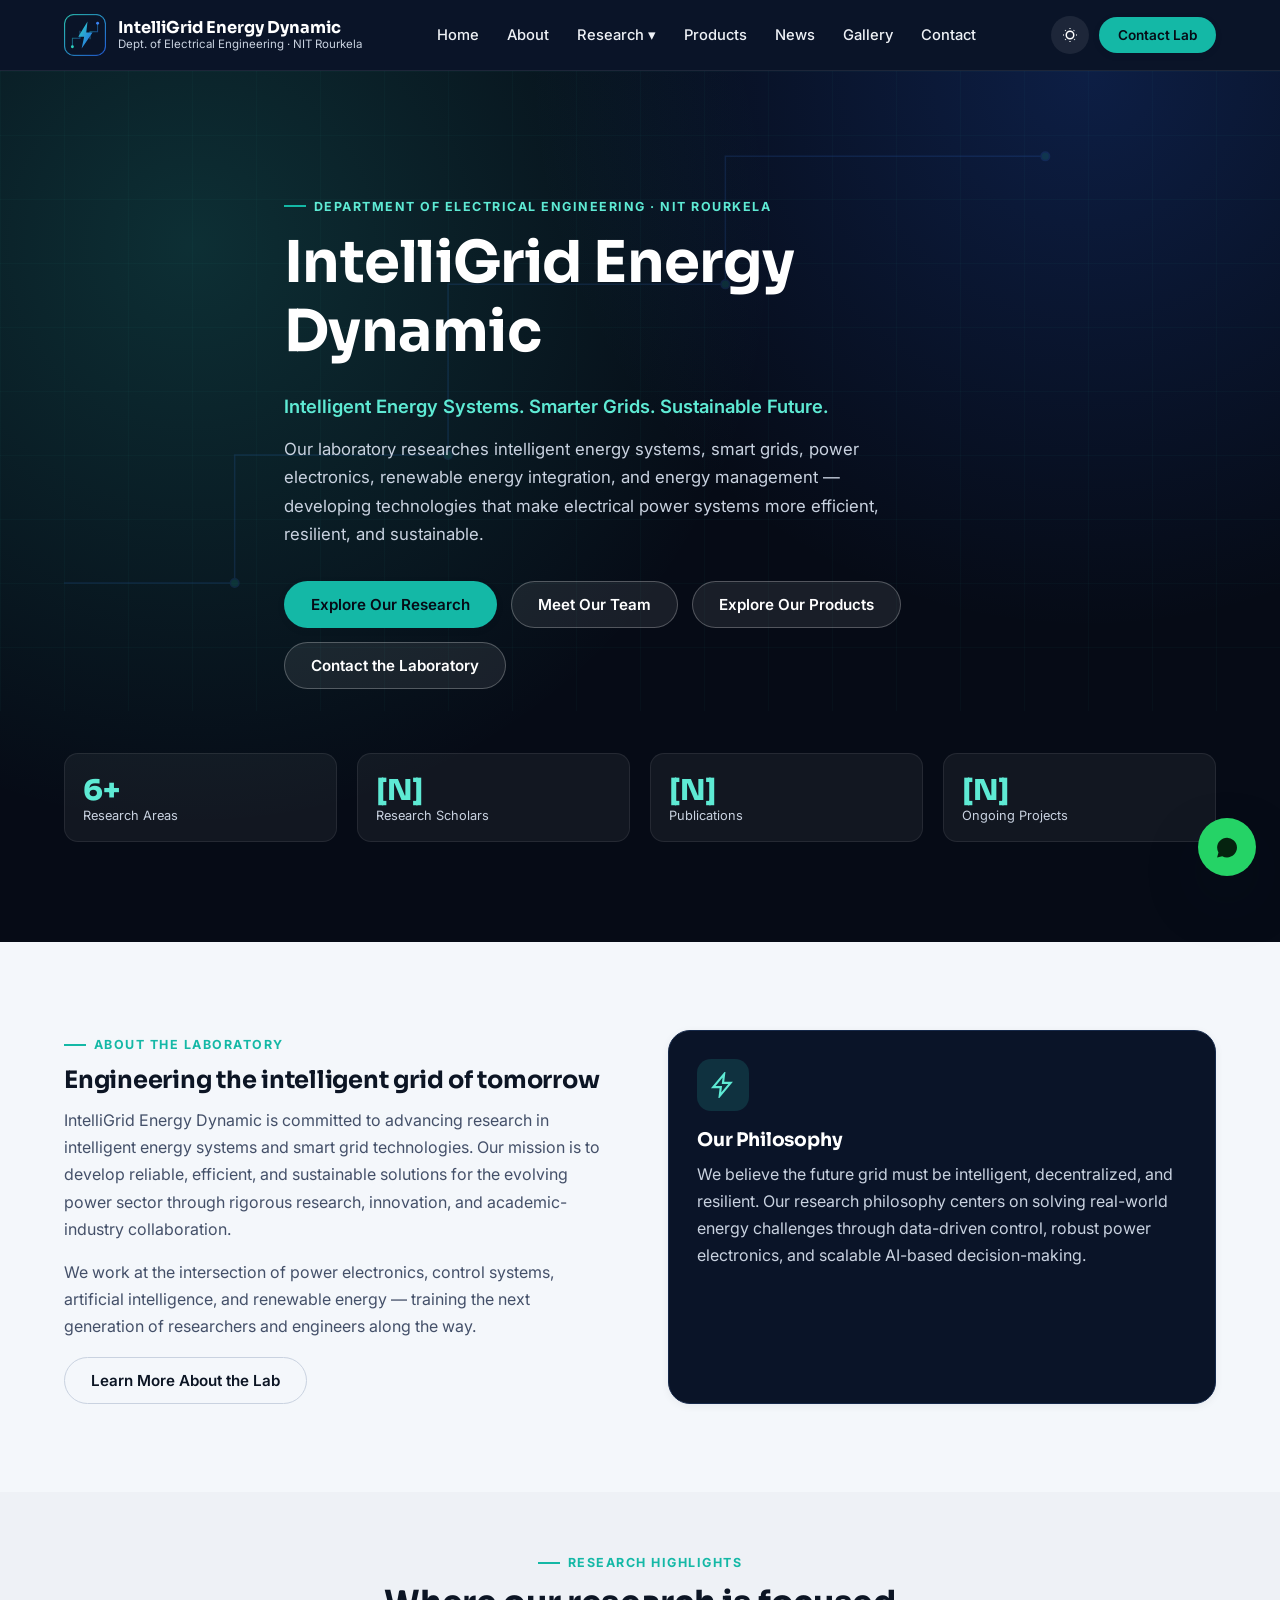
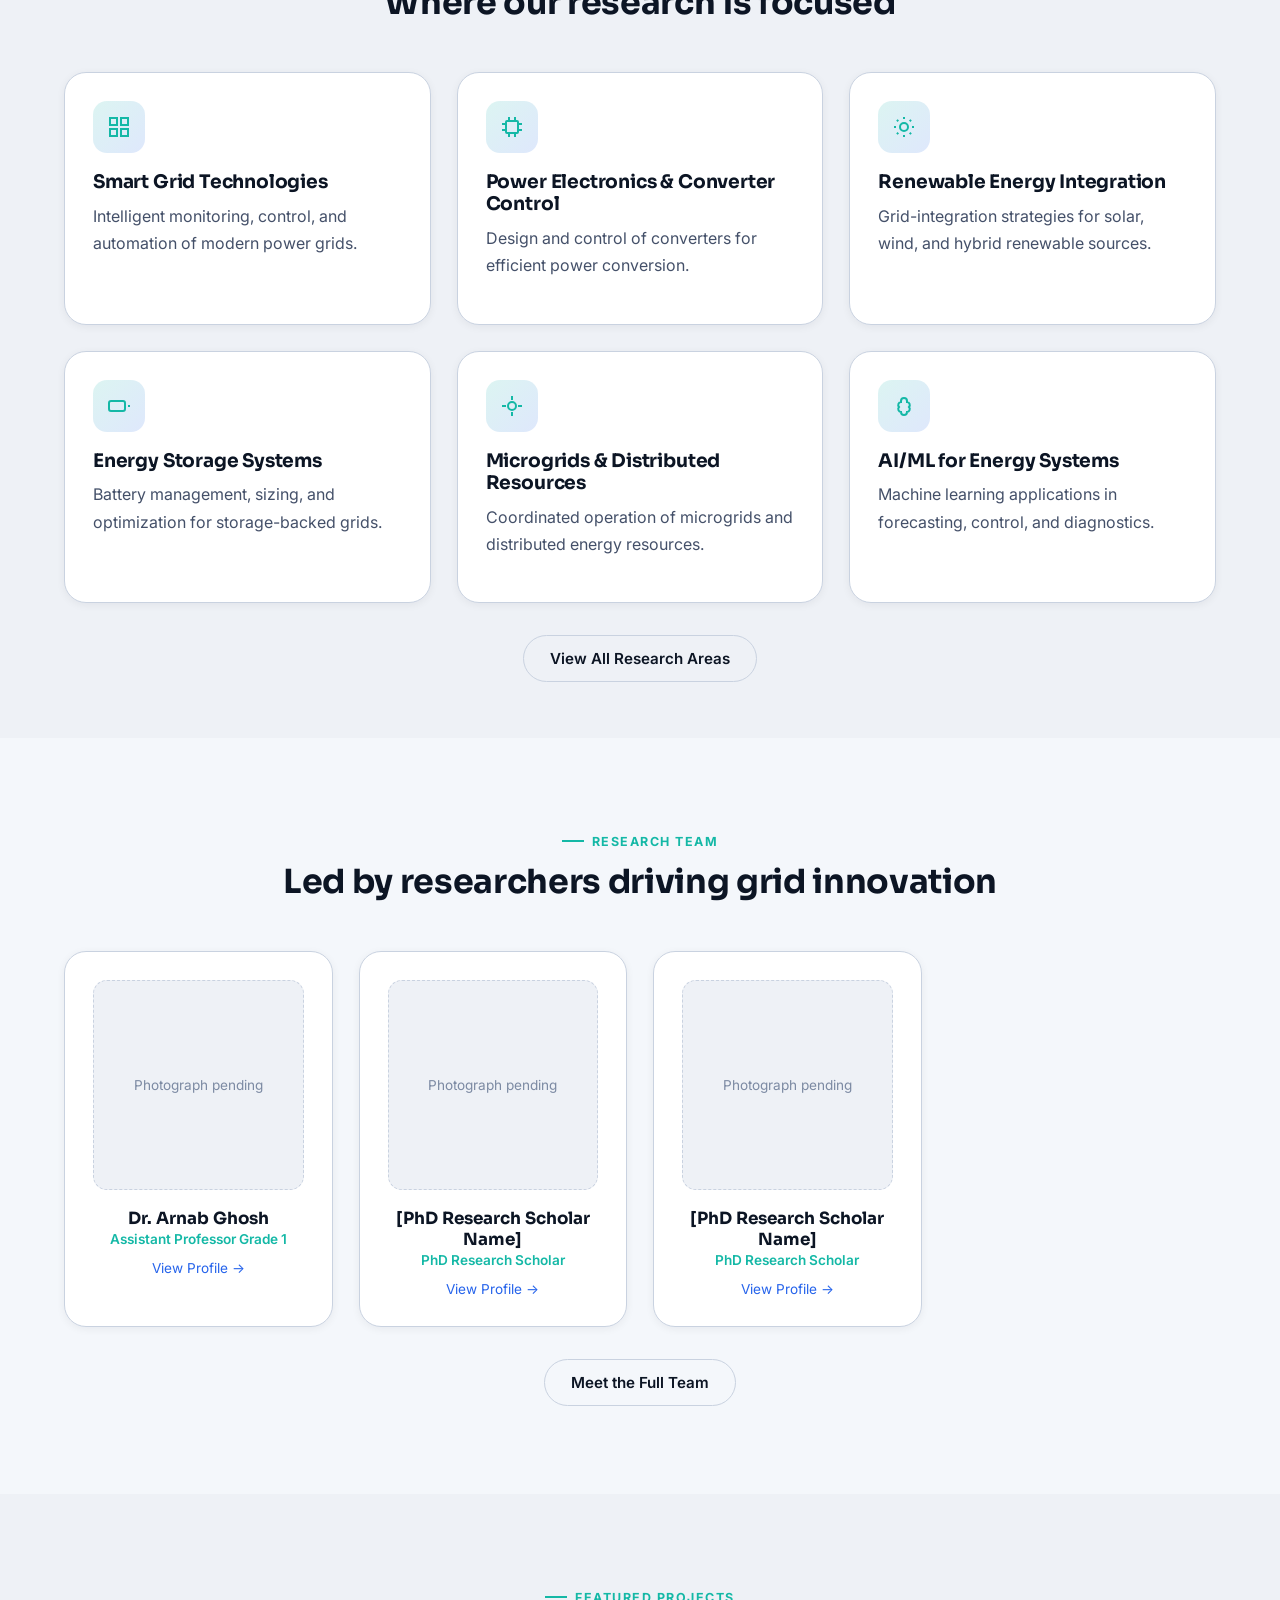
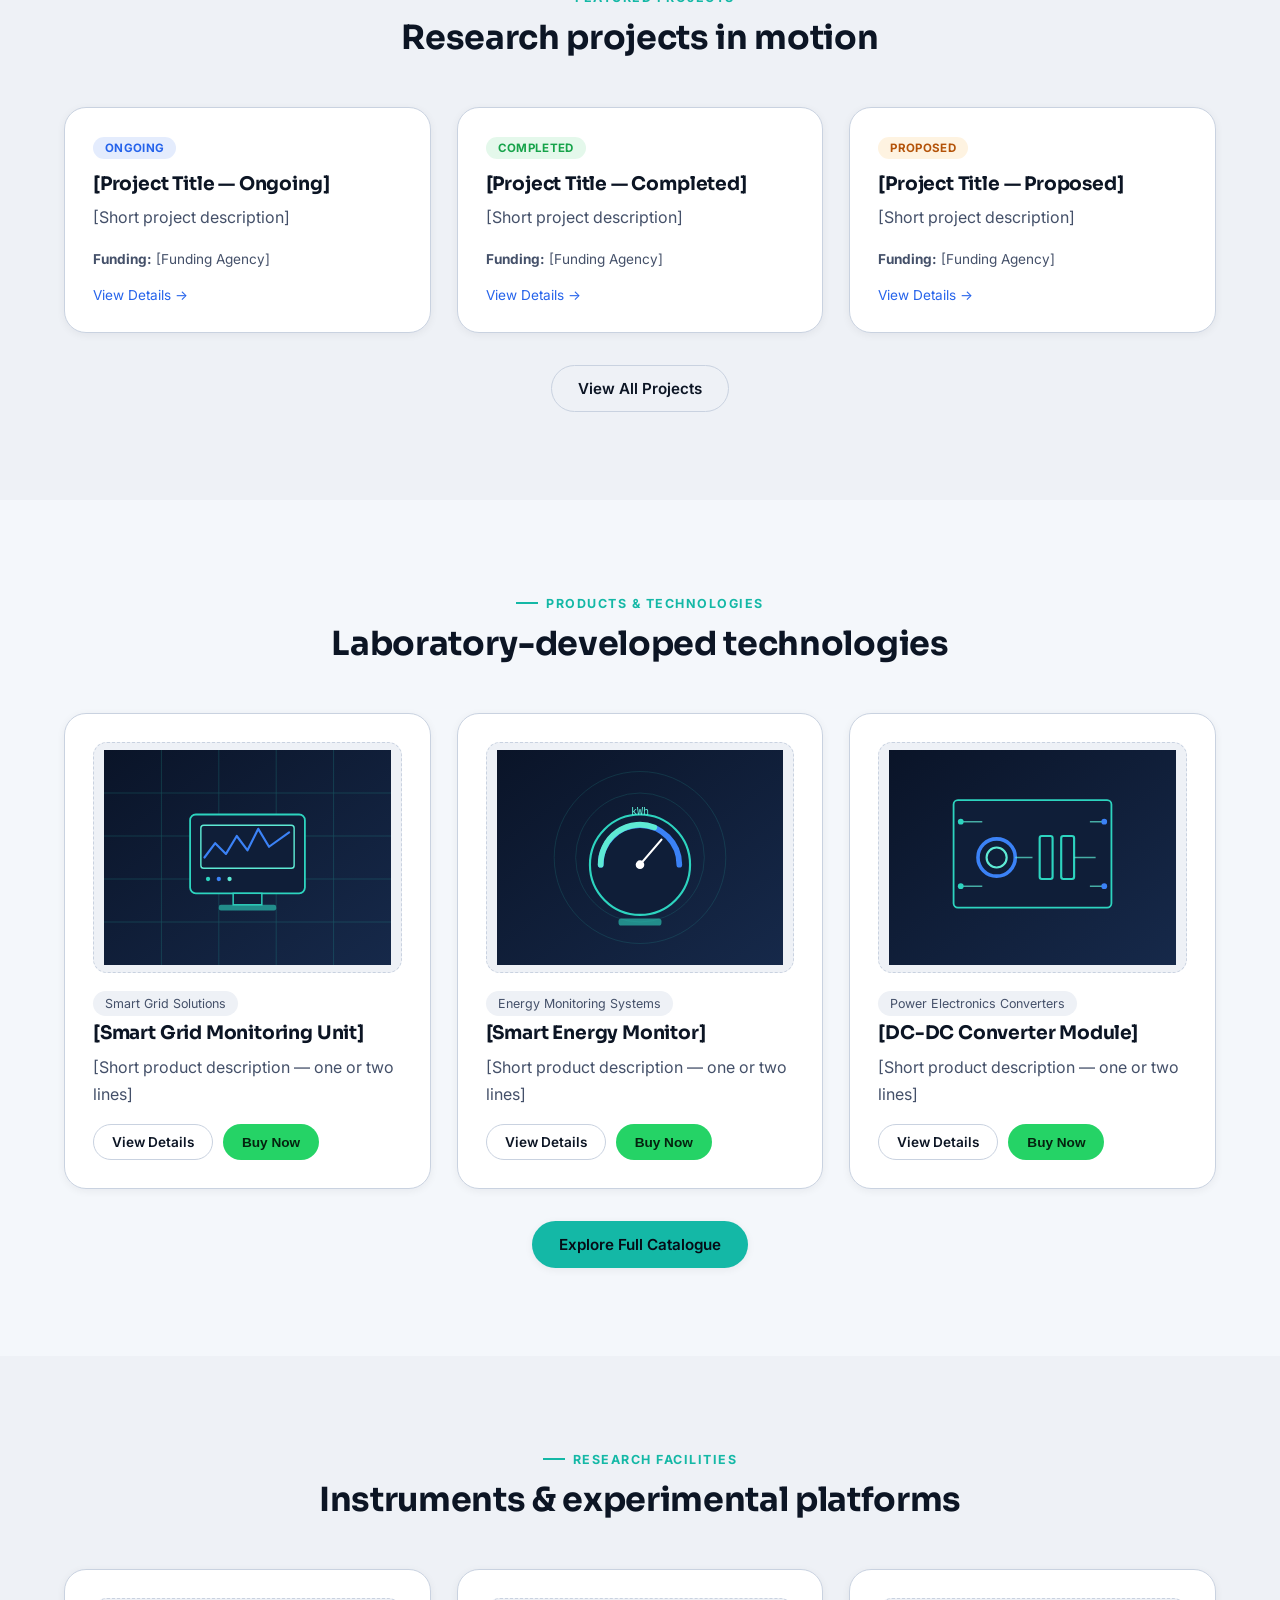
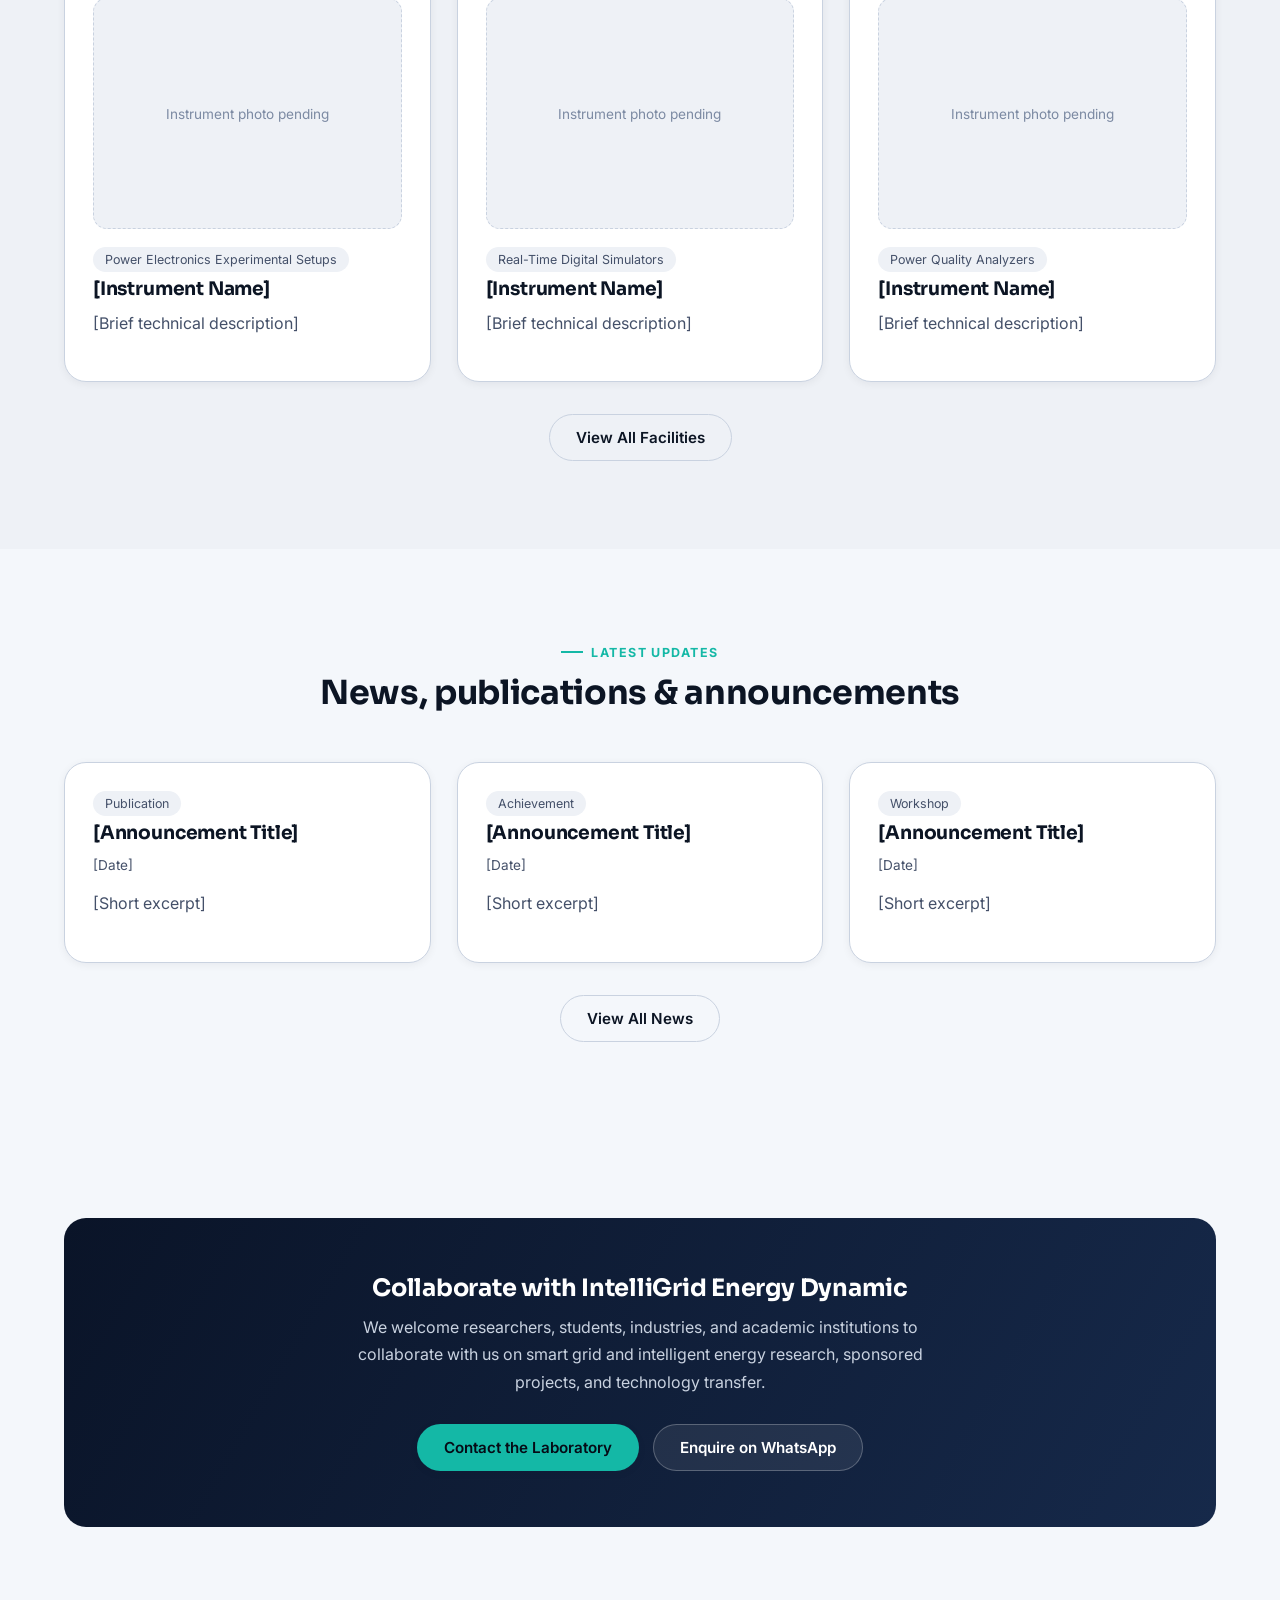
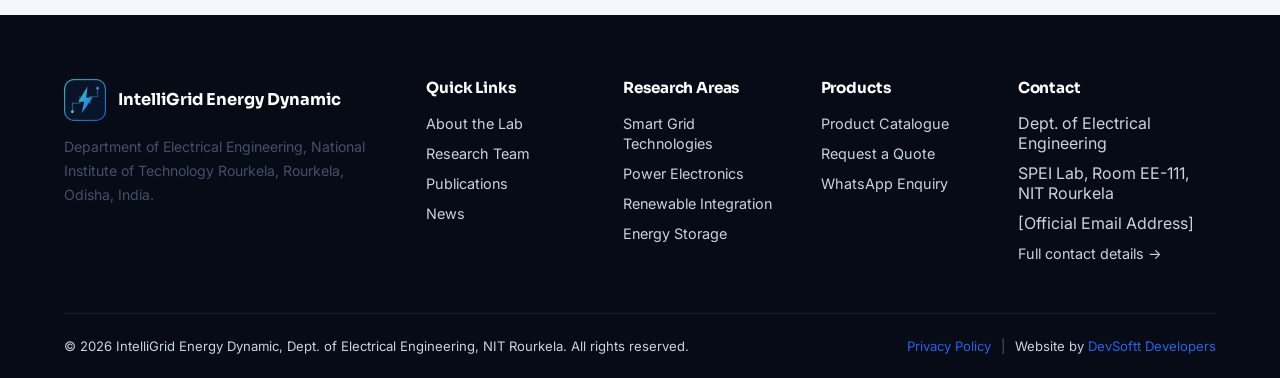
==== commit fe78c8c2: "intelligrid v2 deploy" ====
--- a/index.html
+++ b/index.html
@@ -10,6 +10,7 @@
 <meta property="og:type" content="website">
 <link rel="preconnect" href="https://fonts.googleapis.com">
 <link href="https://fonts.googleapis.com/css2?family=Sora:wght@600;700;800&family=Inter:wght@400;500;600;700&display=swap" rel="stylesheet">
+<link rel="icon" type="image/svg+xml" href="images/logo.svg">
 <link rel="stylesheet" href="css/style.css">
 </head>
 <body>
@@ -19,7 +20,7 @@
 <header class="site-header">
   <div class="nav-wrap">
     <a href="index.html" class="brand">
-      <span class="brand-mark">IG</span>
+      <img src="images/logo.svg" alt="IntelliGrid Energy Dynamic logo" class="brand-mark" style="border-radius:10px;">
       <span class="brand-text">
         <div class="name">IntelliGrid Energy Dynamic</div>
         <div class="sub">Dept. of Electrical Engineering · NIT Rourkela</div>
@@ -228,7 +229,7 @@
     <div class="footer-grid">
       <div class="footer-col">
         <div class="brand" style="margin-bottom:14px;">
-          <span class="brand-mark">IG</span>
+          <img src="images/logo.svg" alt="IntelliGrid Energy Dynamic logo" class="brand-mark" style="border-radius:10px;">
           <span class="brand-text"><div class="name" style="color:#fff;">IntelliGrid Energy Dynamic</div></span>
         </div>
         <p style="font-size:0.88rem;">Department of Electrical Engineering, National Institute of Technology Rourkela, Rourkela, Odisha, India.</p>
@@ -263,7 +264,7 @@
         <h4>Contact</h4>
         <ul>
           <li>Dept. of Electrical Engineering</li>
-          <li>NIT Rourkela, Odisha, India</li>
+          <li>SPEI Lab, Room EE-111, NIT Rourkela</li>
           <li>[Official Email Address]</li>
           <li><a href="pages/contact.html">Full contact details →</a></li>
         </ul>
@@ -271,7 +272,7 @@
     </div>
     <div class="footer-bottom">
       <div>&copy; <span id="year"></span> IntelliGrid Energy Dynamic, Dept. of Electrical Engineering, NIT Rourkela. All rights reserved.</div>
-      <div class="flex gap-10"><a href="pages/privacy.html">Privacy Policy</a></div>
+      <div class="flex gap-10"><a href="pages/privacy.html">Privacy Policy</a><span style="opacity:.4;">|</span><span>Website by <a href="https://devsoftt.in" target="_blank" rel="noopener">DevSoftt Developers</a></span></div>
     </div>
   </div>
 </footer>
@@ -313,7 +314,7 @@
     const people = [SITE_DATA.director, ...SITE_DATA.team.phd.slice(0,3)];
     grid.innerHTML = people.map(p => `
       <div class="card person-card reveal-on-scroll">
-        <div class="person-photo">${p.photo ? `<img src="${p.photo}" alt="${p.name}">` : "Photograph pending"}</div>
+        <div class="person-photo">${p.photo ? `<img src="${ASSET_PREFIX}${p.photo}" alt="${p.name}">` : "Photograph pending"}</div>
         <div class="person-name">${p.name}</div>
         <div class="person-role">${p.designation || p.role}</div>
         <a href="pages/team.html" class="small">View Profile →</a>
@@ -339,7 +340,7 @@
     const featured = SITE_DATA.products.filter(p => p.featured).slice(0, 3);
     grid.innerHTML = featured.map(p => `
       <div class="card reveal-on-scroll">
-        <div class="person-photo" style="aspect-ratio:4/3;">${p.image ? `<img src="${p.image}" alt="${p.name}">` : "Product image pending"}</div>
+        <div class="person-photo" style="aspect-ratio:4/3;">${p.image ? `<img src="${ASSET_PREFIX}${p.image}" alt="${p.name}">` : "Product image pending"}</div>
         <span class="tag">${p.category}</span>
         <h3>${p.name}</h3>
         <p>${p.shortDesc}</p>
@@ -355,7 +356,7 @@
     const grid = document.querySelector("#facilitiesPreviewGrid");
     grid.innerHTML = SITE_DATA.facilities.map(f => `
       <div class="card reveal-on-scroll">
-        <div class="person-photo" style="aspect-ratio:4/3;">${f.image ? `<img src="${f.image}" alt="${f.name}">` : "Instrument photo pending"}</div>
+        <div class="person-photo" style="aspect-ratio:4/3;">${f.image ? `<img src="${ASSET_PREFIX}${f.image}" alt="${f.name}">` : "Instrument photo pending"}</div>
         <span class="tag">${f.category}</span>
         <h3>${f.name}</h3>
         <p>${f.desc}</p>
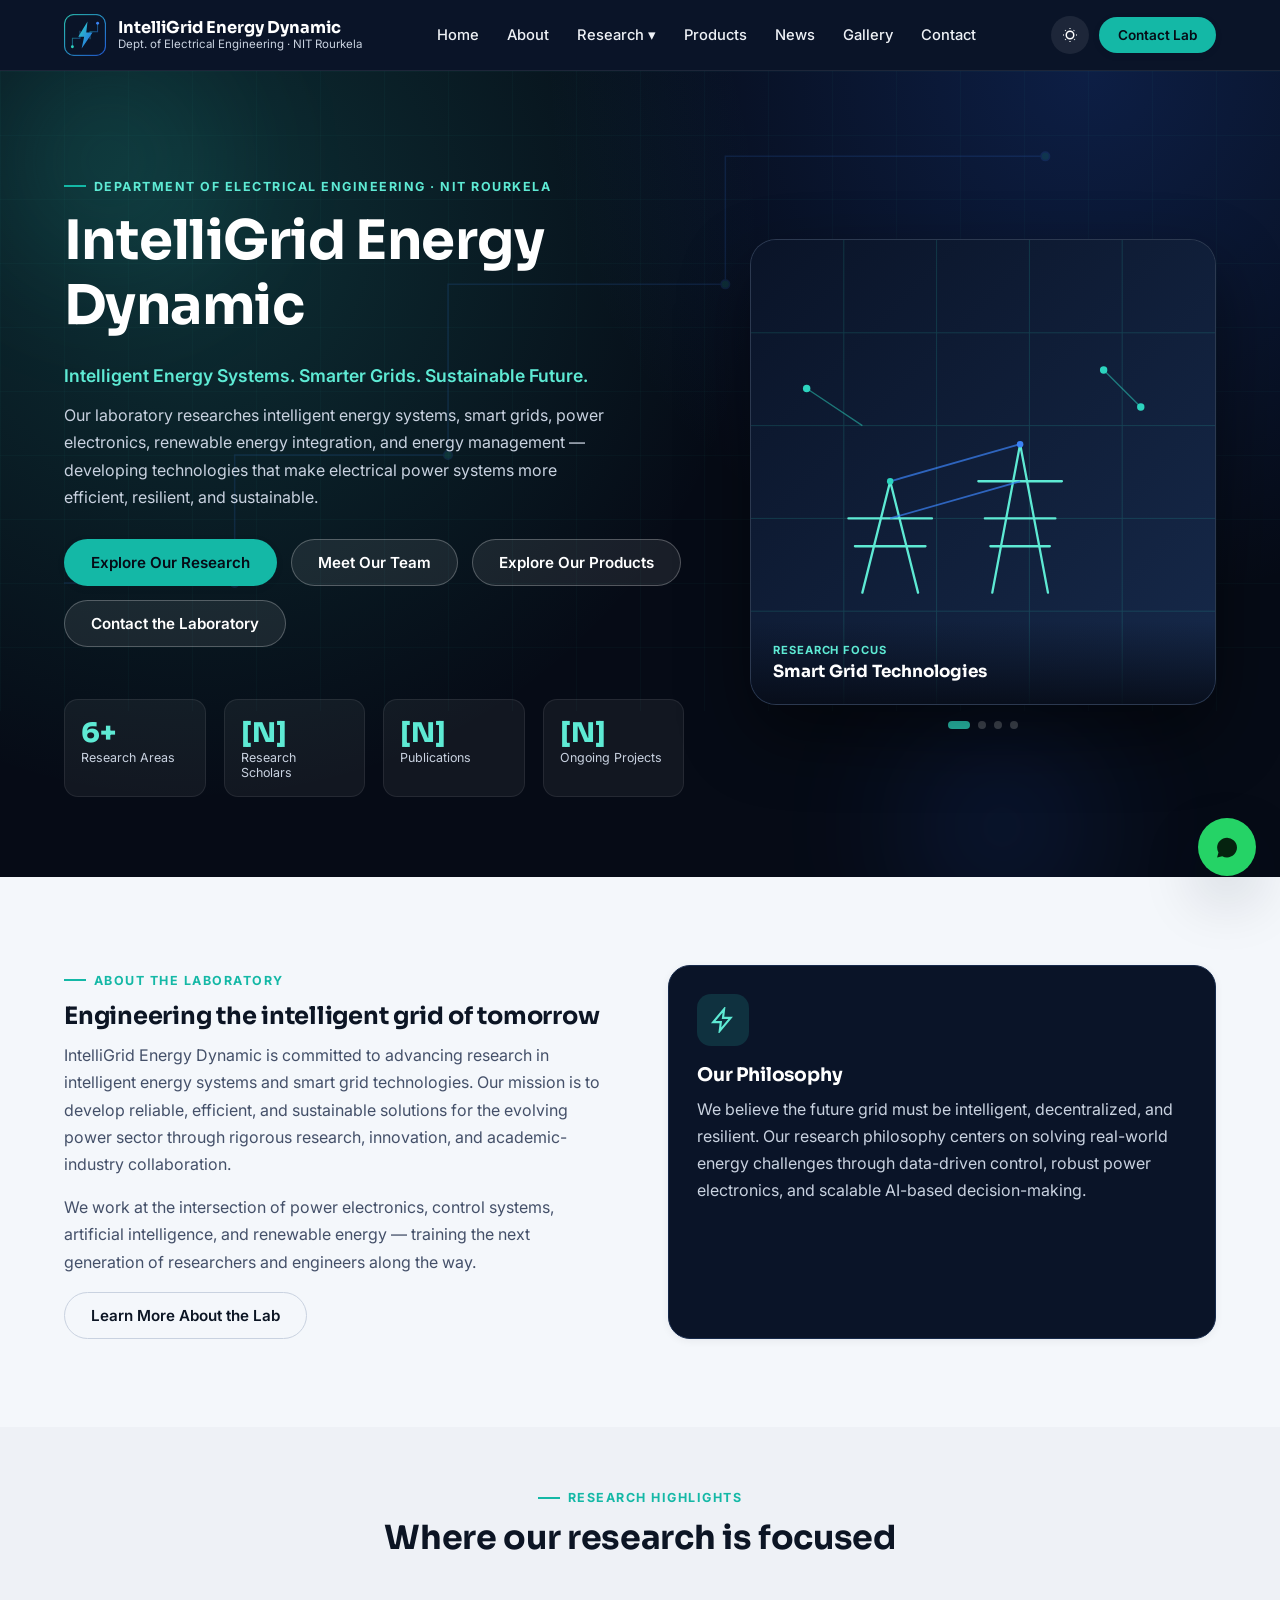
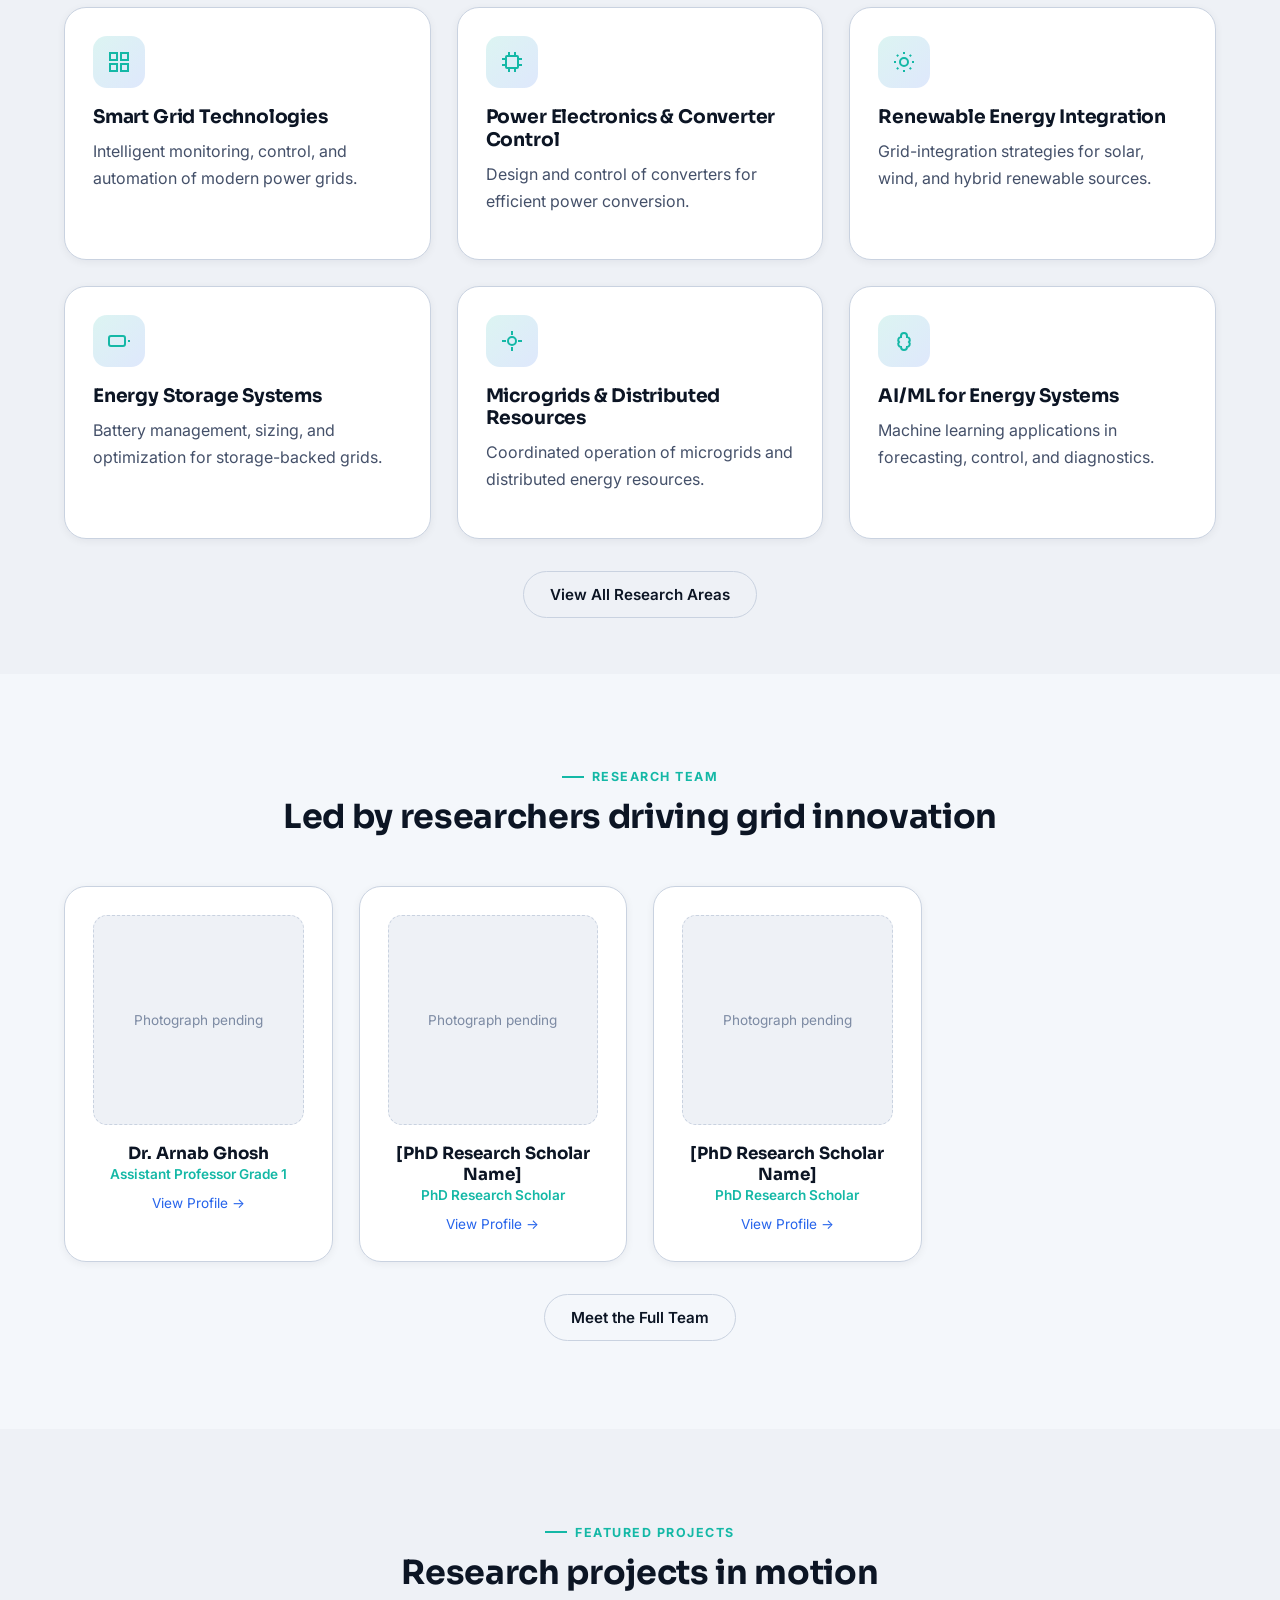
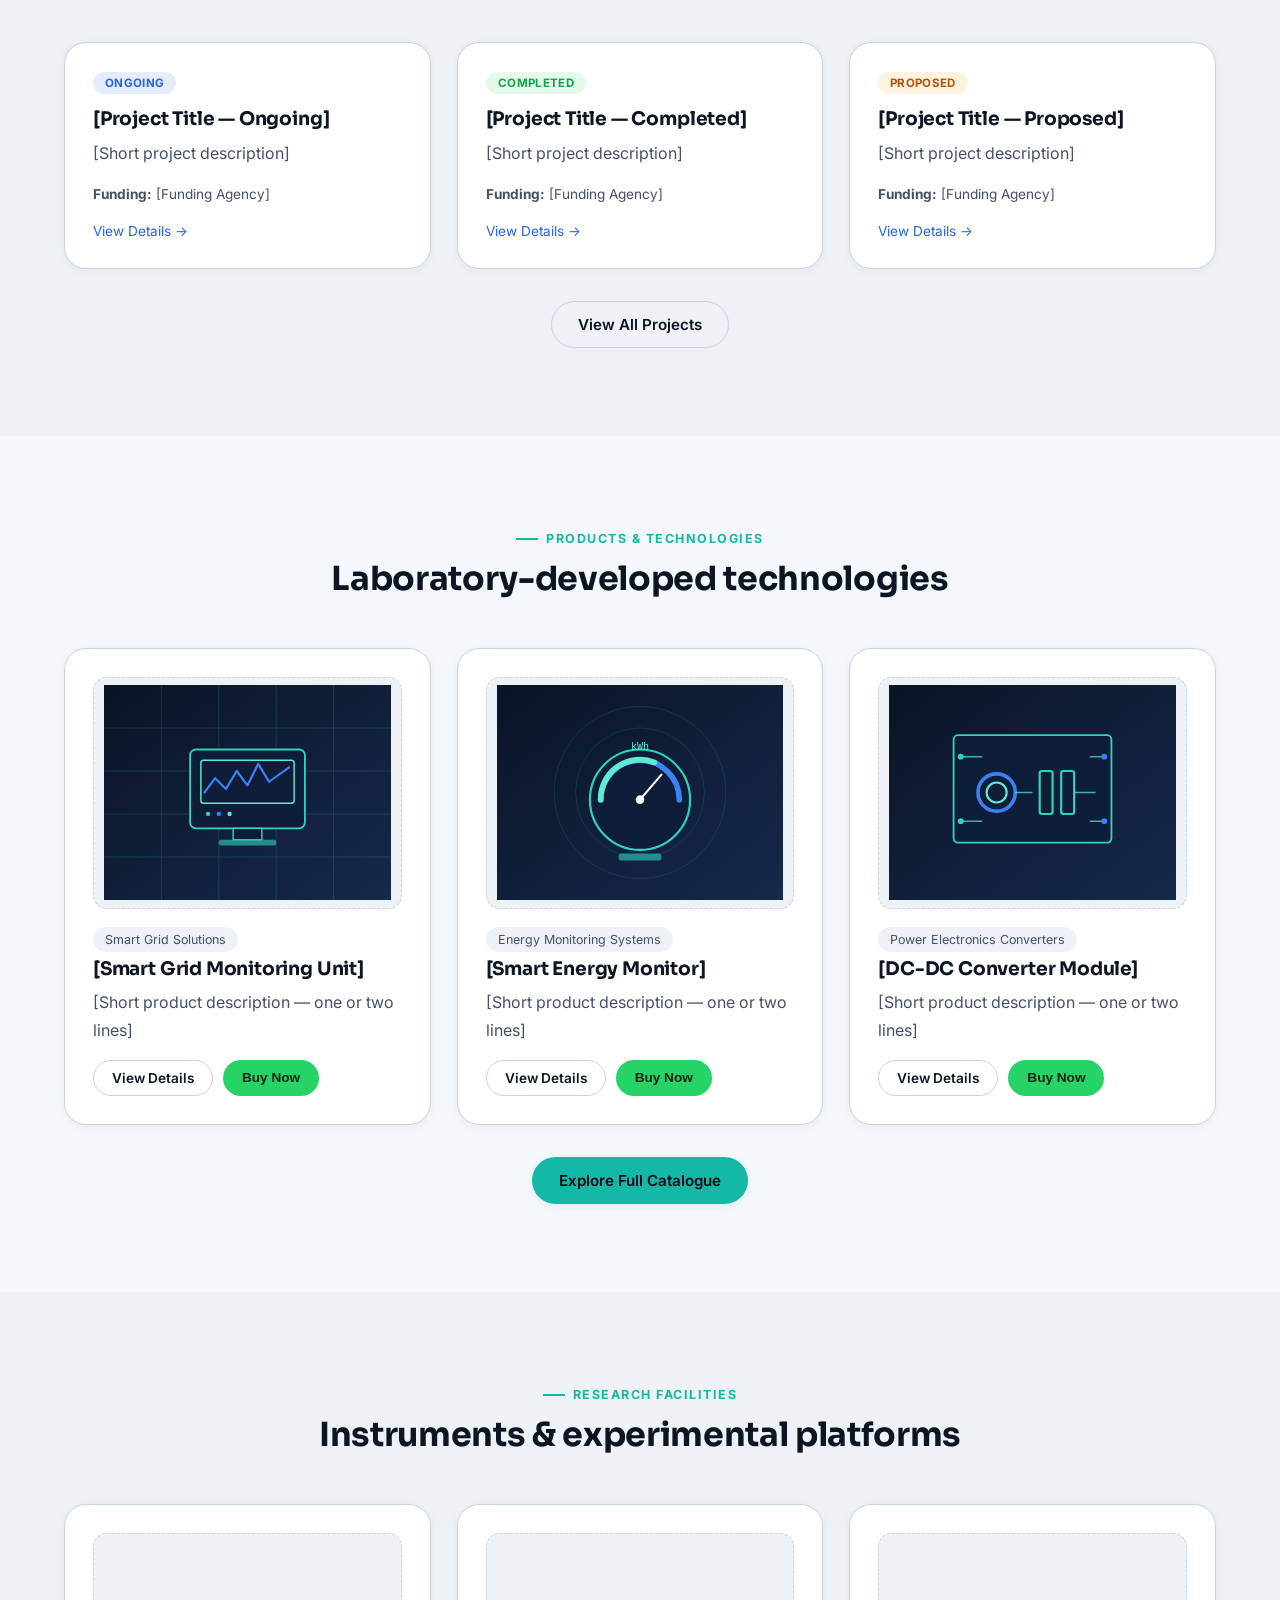
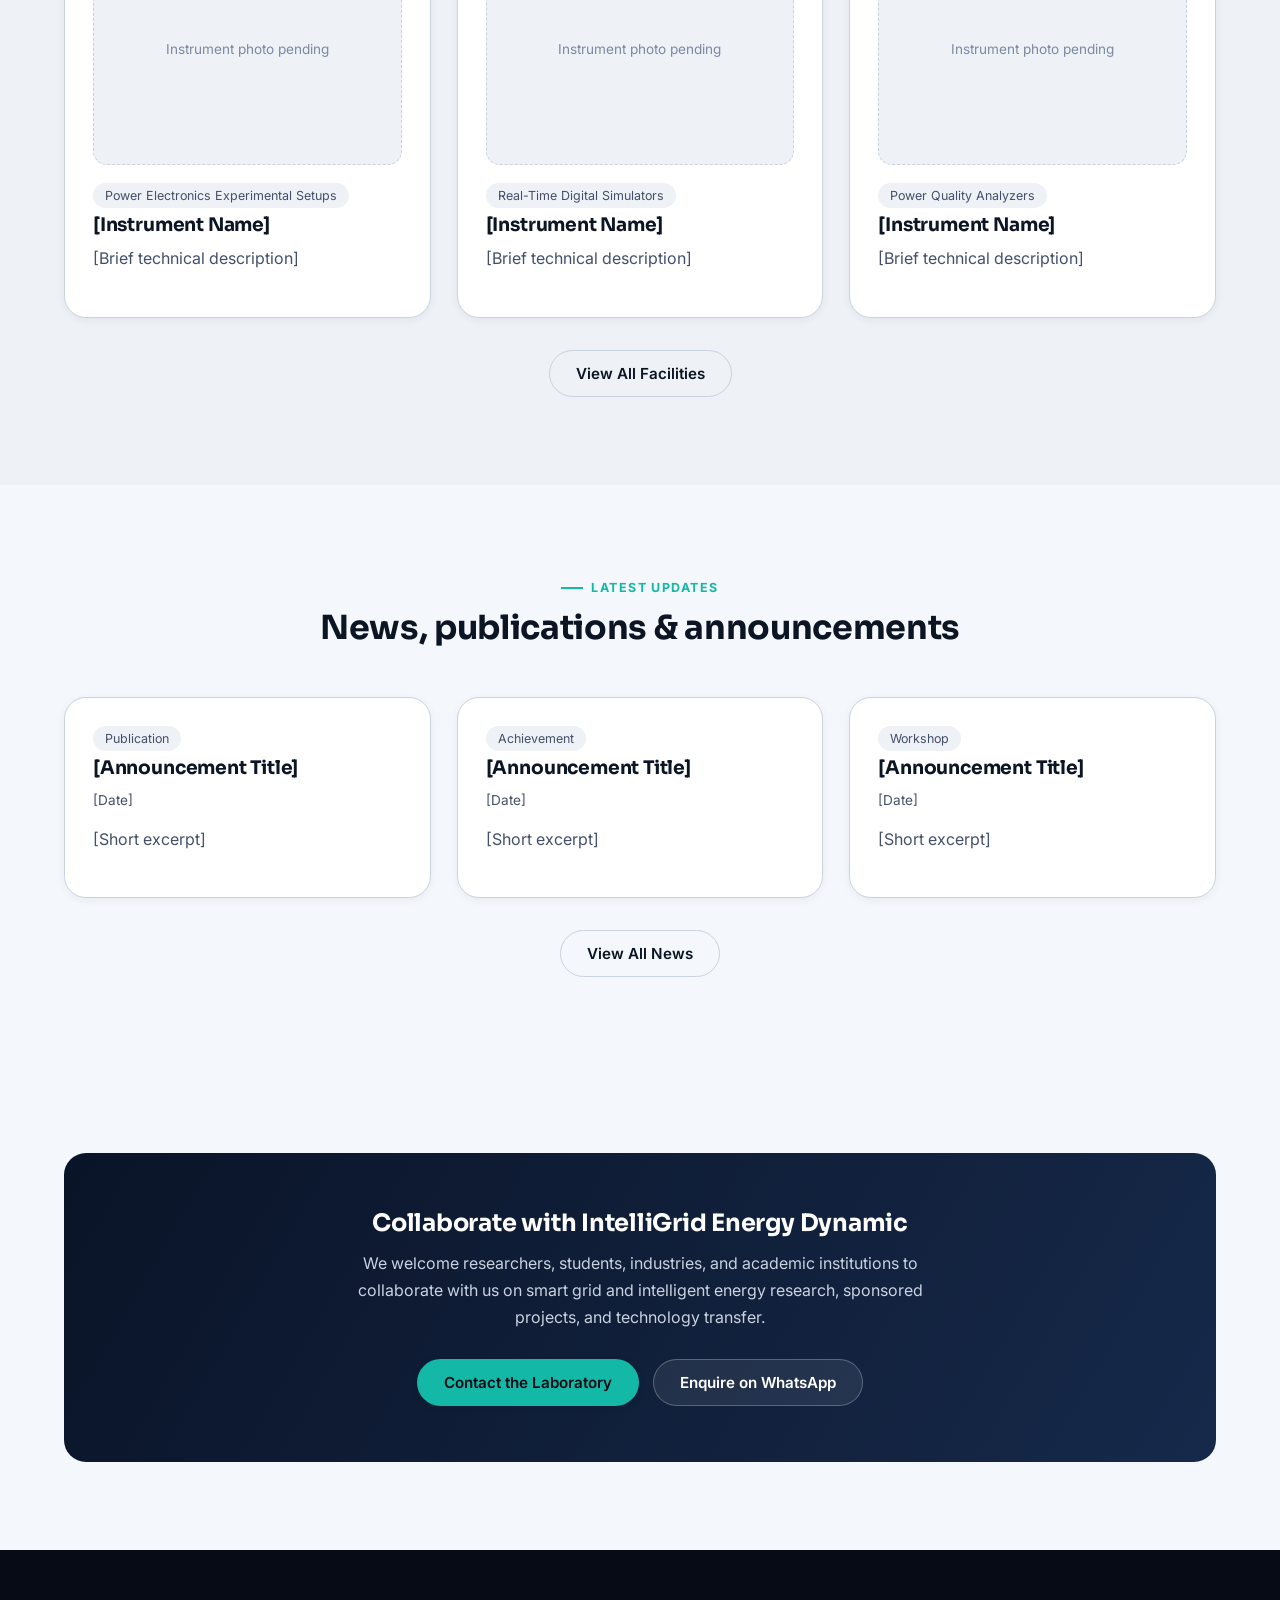
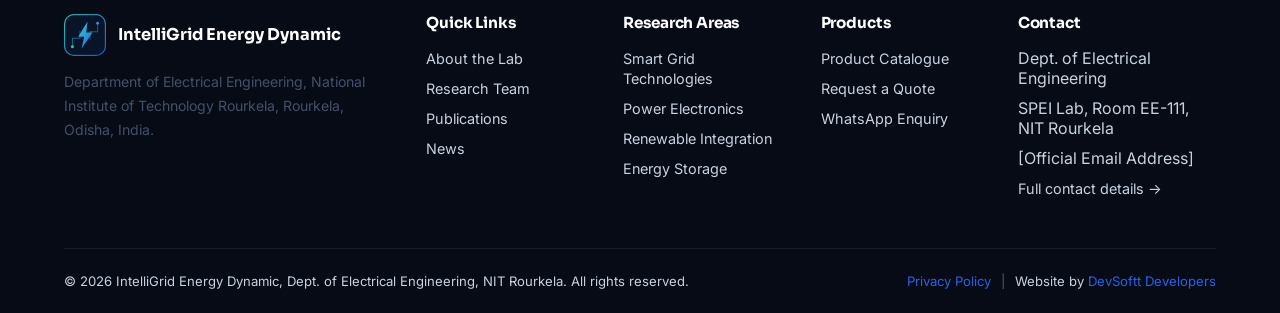
==== commit f639c25e: "slider added" ====
--- a/index.html
+++ b/index.html
@@ -79,27 +79,62 @@
         <circle cx="980" cy="80" r="4" fill="#2dd4bf"/>
       </g>
     </svg>
-    <div class="container hero-inner">
-      <div class="eyebrow">Department of Electrical Engineering · NIT Rourkela</div>
-      <h1>IntelliGrid Energy Dynamic</h1>
-      <div class="tagline">Intelligent Energy Systems. Smarter Grids. Sustainable Future.</div>
-      <p class="lede">Our laboratory researches intelligent energy systems, smart grids, power electronics, renewable energy integration, and energy management — developing technologies that make electrical power systems more efficient, resilient, and sustainable.</p>
-      <div class="hero-cta">
-        <a href="pages/research-areas.html" class="btn btn-primary">Explore Our Research</a>
-        <a href="pages/team.html" class="btn btn-ghost-light">Meet Our Team</a>
-        <a href="pages/products.html" class="btn btn-ghost-light">Explore Our Products</a>
-        <a href="pages/contact.html" class="btn btn-ghost-light">Contact the Laboratory</a>
-      </div>
-    </div>
-    <div class="container">
-      <div class="hero-stats">
-        <div class="hero-stat"><div class="num">6+</div><div class="label">Research Areas</div></div>
-        <div class="hero-stat"><div class="num">[N]</div><div class="label">Research Scholars</div></div>
-        <div class="hero-stat"><div class="num">[N]</div><div class="label">Publications</div></div>
-        <div class="hero-stat"><div class="num">[N]</div><div class="label">Ongoing Projects</div></div>
-      </div>
-    </div>
-  </section>
+    <div class="blob blob-1"></div>
+    <div class="blob blob-2"></div>
+
+    <div class="container">
+      <div class="hero-grid">
+        <div class="hero-inner">
+          <div class="eyebrow">Department of Electrical Engineering · NIT Rourkela</div>
+          <h1>IntelliGrid Energy Dynamic</h1>
+          <div class="tagline">Intelligent Energy Systems. Smarter Grids. Sustainable Future.</div>
+          <p class="lede">Our laboratory researches intelligent energy systems, smart grids, power electronics, renewable energy integration, and energy management — developing technologies that make electrical power systems more efficient, resilient, and sustainable.</p>
+          <div class="hero-cta">
+            <a href="pages/research-areas.html" class="btn btn-primary">Explore Our Research</a>
+            <a href="pages/team.html" class="btn btn-ghost-light">Meet Our Team</a>
+            <a href="pages/products.html" class="btn btn-ghost-light">Explore Our Products</a>
+            <a href="pages/contact.html" class="btn btn-ghost-light">Contact the Laboratory</a>
+          </div>
+
+          <div class="hero-stats">
+            <div class="hero-stat"><div class="num">6+</div><div class="label">Research Areas</div></div>
+            <div class="hero-stat"><div class="num">[N]</div><div class="label">Research Scholars</div></div>
+            <div class="hero-stat"><div class="num">[N]</div><div class="label">Publications</div></div>
+            <div class="hero-stat"><div class="num">[N]</div><div class="label">Ongoing Projects</div></div>
+          </div>
+        </div>
+
+        <div class="hero-slider-wrap">
+          <div class="hero-slider" id="heroSlider">
+            <div class="hero-slide active">
+              <img src="images/hero/slide-1-smart-grid.svg" alt="Smart grid research illustration">
+              <div class="slide-caption"><div class="tag-label">Research Focus</div><div class="title">Smart Grid Technologies</div></div>
+            </div>
+            <div class="hero-slide">
+              <img src="images/hero/slide-2-power-electronics.svg" alt="Power electronics research illustration">
+              <div class="slide-caption"><div class="tag-label">Research Focus</div><div class="title">Power Electronics &amp; Converters</div></div>
+            </div>
+            <div class="hero-slide">
+              <img src="images/hero/slide-3-renewable.svg" alt="Renewable energy integration illustration">
+              <div class="slide-caption"><div class="tag-label">Research Focus</div><div class="title">Renewable Energy Integration</div></div>
+            </div>
+            <div class="hero-slide">
+              <img src="images/hero/slide-4-spei-lab.svg" alt="SPEI Laboratory, Room EE-111">
+              <div class="slide-caption"><div class="tag-label">Our Laboratory</div><div class="title">SPEI Lab · Room EE-111</div></div>
+            </div>
+            <button class="hero-slider-nav prev" aria-label="Previous slide">
+              <svg width="16" height="16" viewBox="0 0 24 24" fill="none" stroke="currentColor" stroke-width="2"><path d="m15 18-6-6 6-6"/></svg>
+            </button>
+            <button class="hero-slider-nav next" aria-label="Next slide">
+              <svg width="16" height="16" viewBox="0 0 24 24" fill="none" stroke="currentColor" stroke-width="2"><path d="m9 18 6-6-6-6"/></svg>
+            </button>
+          </div>
+          <div class="hero-slider-dots" id="heroSliderDots"></div>
+        </div>
+      </div>
+    </div>
+  </section>
+
 
   <!-- ============ B. LAB INTRODUCTION ============ -->
   <section>
--- a/css/style.css
+++ b/css/style.css
@@ -144,7 +144,7 @@
   border-bottom: 1px solid rgba(255,255,255,0.08);
 }
 .nav-wrap { display: flex; align-items: center; justify-content: space-between; padding: 14px 24px; max-width: var(--container); margin: 0 auto; gap: 20px; }
-.brand { display: flex; align-items: center; gap: 12px; color: var(--white); }
+.brand { display: flex; align-items: center; gap: 12px; color: var(--white); min-width: 0; }
 .brand-mark {
   width: 42px; height: 42px; border-radius: 10px;
   background: linear-gradient(135deg, var(--teal-400), var(--electric-500));
@@ -152,9 +152,9 @@
   font-family: var(--font-head); font-weight: 800; color: var(--navy-950);
   flex-shrink: 0;
 }
-.brand-text { line-height: 1.2; }
-.brand-text .name { font-family: var(--font-head); font-weight: 700; font-size: 1.02rem; }
-.brand-text .sub { font-size: 0.72rem; color: var(--grey-300); }
+.brand-text { line-height: 1.2; min-width: 0; overflow: hidden; }
+.brand-text .name { font-family: var(--font-head); font-weight: 700; font-size: 1.02rem; white-space: nowrap; }
+.brand-text .sub { font-size: 0.72rem; color: var(--grey-300); white-space: nowrap; overflow: hidden; text-overflow: ellipsis; }
 
 .nav-links { display: flex; align-items: center; gap: 4px; list-style: none; margin: 0; padding: 0; }
 .nav-links > li { position: relative; }
@@ -199,6 +199,14 @@
   .mobile-toggle { display: block; }
   .search-btn-label { display: none; }
 }
+@media (max-width: 480px) {
+  .brand-text .sub { display: none; }
+  .nav-wrap { padding: 12px 16px; gap: 12px; }
+  .nav-actions .btn-primary.btn-sm { padding: 9px 14px; font-size: 0.85rem; }
+}
+@media (max-width: 360px) {
+  .nav-actions a.btn { display: none; }
+}
 
 /* --- Hero --- */
 .hero {
@@ -207,22 +215,79 @@
               radial-gradient(circle at 85% 0%, rgba(37,99,235,0.22), transparent 40%),
               var(--navy-950);
   color: var(--white);
-  padding: 120px 0 100px;
-}
-.hero .grid-svg { position: absolute; inset: 0; opacity: 0.35; pointer-events: none; }
-.hero-inner { position: relative; z-index: 2; max-width: 760px; }
-.hero .eyebrow { color: var(--teal-300); }
-.hero h1 { font-size: clamp(2.4rem, 5vw, 3.6rem); color: var(--white); }
-.hero .tagline { font-size: 1.15rem; color: var(--teal-300); font-weight: 600; margin-bottom: 18px; }
-.hero .lede { color: var(--grey-300); font-size: 1.05rem; max-width: 640px; }
-.hero-cta { display: flex; flex-wrap: wrap; gap: 14px; margin-top: 32px; }
-.hero-stats { display: grid; grid-template-columns: repeat(4, 1fr); gap: 20px; margin-top: 64px; position: relative; z-index: 2; }
-.hero-stat { padding: 18px; border-radius: var(--radius-md); background: rgba(255,255,255,0.05); border: 1px solid rgba(255,255,255,0.08); }
-.hero-stat .num { font-family: var(--font-head); font-size: 1.8rem; font-weight: 800; color: var(--teal-300); }
-.hero-stat .label { font-size: 0.8rem; color: var(--grey-300); }
-@media (max-width: 720px) { .hero-stats { grid-template-columns: repeat(2, 1fr); } }
+  padding: 100px 0 80px;
+}
+.hero .grid-svg { position: absolute; inset: 0; opacity: 0.35; pointer-events: none; animation: gridDrift 18s linear infinite; }
+.hero .blob { position: absolute; border-radius: 50%; filter: blur(60px); pointer-events: none; opacity: 0.5; }
+.hero .blob-1 { width: 340px; height: 340px; background: radial-gradient(circle, rgba(45,212,191,0.35), transparent 70%); top: -80px; left: -60px; animation: blobFloat 12s ease-in-out infinite; }
+.hero .blob-2 { width: 300px; height: 300px; background: radial-gradient(circle, rgba(37,99,235,0.35), transparent 70%); bottom: -100px; right: 10%; animation: blobFloat 14s ease-in-out infinite reverse; }
+
+.hero-grid { display: grid; grid-template-columns: 1.15fr 0.85fr; gap: 56px; align-items: center; position: relative; z-index: 2; }
+.hero-inner { max-width: 620px; }
+.hero .eyebrow { color: var(--teal-300); animation: fadeUp 0.7s ease both; }
+.hero h1 { font-size: clamp(2.2rem, 4.4vw, 3.4rem); color: var(--white); animation: fadeUp 0.7s ease 0.08s both; }
+.hero .tagline { font-size: 1.1rem; color: var(--teal-300); font-weight: 600; margin-bottom: 16px; animation: fadeUp 0.7s ease 0.16s both; }
+.hero .lede { color: var(--grey-300); font-size: 1rem; max-width: 560px; animation: fadeUp 0.7s ease 0.24s both; }
+.hero-cta { display: flex; flex-wrap: wrap; gap: 14px; margin-top: 28px; animation: fadeUp 0.7s ease 0.32s both; }
+.hero-stats { display: grid; grid-template-columns: repeat(4, 1fr); gap: 18px; margin-top: 52px; position: relative; z-index: 2; animation: fadeUp 0.7s ease 0.4s both; }
+.hero-stat { padding: 16px; border-radius: var(--radius-md); background: rgba(255,255,255,0.05); border: 1px solid rgba(255,255,255,0.08); transition: transform var(--transition), background var(--transition); }
+.hero-stat:hover { transform: translateY(-3px); background: rgba(255,255,255,0.08); }
+.hero-stat .num { font-family: var(--font-head); font-size: 1.7rem; font-weight: 800; color: var(--teal-300); }
+.hero-stat .label { font-size: 0.78rem; color: var(--grey-300); }
+
+/* Hero photo/visual slider */
+.hero-slider-wrap { position: relative; animation: fadeUp 0.8s ease 0.2s both; }
+.hero-slider {
+  position: relative; width: 100%; aspect-ratio: 1 / 1; border-radius: 26px; overflow: hidden;
+  background: var(--navy-800); border: 1px solid rgba(255,255,255,0.12);
+  box-shadow: 0 30px 70px rgba(0,0,0,0.45);
+}
+.hero-slide {
+  position: absolute; inset: 0; opacity: 0; transform: scale(1.04);
+  transition: opacity 1.1s ease, transform 6s ease;
+  display: flex; align-items: flex-end;
+}
+.hero-slide.active { opacity: 1; transform: scale(1); z-index: 1; }
+.hero-slide img { width: 100%; height: 100%; object-fit: cover; position: absolute; inset: 0; }
+.hero-slide .slide-caption {
+  position: relative; z-index: 2; padding: 22px; width: 100%;
+  background: linear-gradient(to top, rgba(6,11,22,0.88), transparent);
+}
+.hero-slide .slide-caption .tag-label { font-size: 0.7rem; letter-spacing: 0.08em; text-transform: uppercase; color: var(--teal-300); font-weight: 700; }
+.hero-slide .slide-caption .title { font-family: var(--font-head); font-weight: 700; color: var(--white); font-size: 1.05rem; margin-top: 4px; }
+.hero-slider-dots { display: flex; gap: 8px; justify-content: center; margin-top: 16px; }
+.hero-slider-dots button {
+  width: 8px; height: 8px; border-radius: 999px; border: none; background: rgba(255,255,255,0.25); cursor: pointer;
+  padding: 0; transition: all var(--transition);
+}
+.hero-slider-dots button.active { background: var(--teal-400); width: 22px; }
+.hero-slider-nav { position: absolute; top: 50%; transform: translateY(-50%); width: 34px; height: 34px; border-radius: 999px;
+  background: rgba(6,11,22,0.55); border: 1px solid rgba(255,255,255,0.2); color: #fff; display: flex; align-items: center; justify-content: center;
+  cursor: pointer; z-index: 3; opacity: 0; transition: opacity var(--transition); }
+.hero-slider-wrap:hover .hero-slider-nav { opacity: 1; }
+.hero-slider-nav.prev { left: 12px; } .hero-slider-nav.next { right: 12px; }
+@media (hover: none) { .hero-slider-nav { opacity: 1; } }
+
+@keyframes gridDrift { from { transform: translate(0,0); } to { transform: translate(-30px,-30px); } }
+@keyframes blobFloat { 0%,100% { transform: translate(0,0) scale(1); } 50% { transform: translate(20px,-16px) scale(1.08); } }
+
+@media (max-width: 980px) {
+  .hero-grid { grid-template-columns: 1fr; }
+  .hero-slider-wrap { max-width: 420px; margin: 0 auto; order: -1; }
+  .hero-inner { max-width: 100%; }
+}
+@media (max-width: 720px) {
+  .hero-stats { grid-template-columns: repeat(2, 1fr); }
+  .hero { padding: 80px 0 56px; }
+}
+@media (max-width: 480px) {
+  .hero-slider-wrap { max-width: 300px; }
+  .hero-cta { flex-direction: column; align-items: stretch; }
+  .hero-cta .btn { justify-content: center; }
+}
 
 /* --- Cards --- */
+
 .card {
   background: var(--surface); border: 1px solid var(--border); border-radius: var(--radius-lg);
   padding: 28px; box-shadow: var(--shadow-sm); transition: transform var(--transition), box-shadow var(--transition), border-color var(--transition);
@@ -286,6 +351,7 @@
 .site-footer { background: var(--navy-950); color: var(--grey-300); padding: 64px 0 24px; }
 .footer-grid { display: grid; grid-template-columns: 2fr 1fr 1fr 1fr 1.2fr; gap: 32px; margin-bottom: 40px; }
 @media (max-width: 900px) { .footer-grid { grid-template-columns: repeat(2, 1fr); } }
+@media (max-width: 560px) { .footer-grid { grid-template-columns: 1fr; gap: 28px; } }
 .footer-col h4 { color: var(--white); font-size: 0.95rem; margin-bottom: 16px; }
 .footer-col ul { list-style: none; padding: 0; margin: 0; }
 .footer-col li { margin-bottom: 10px; }
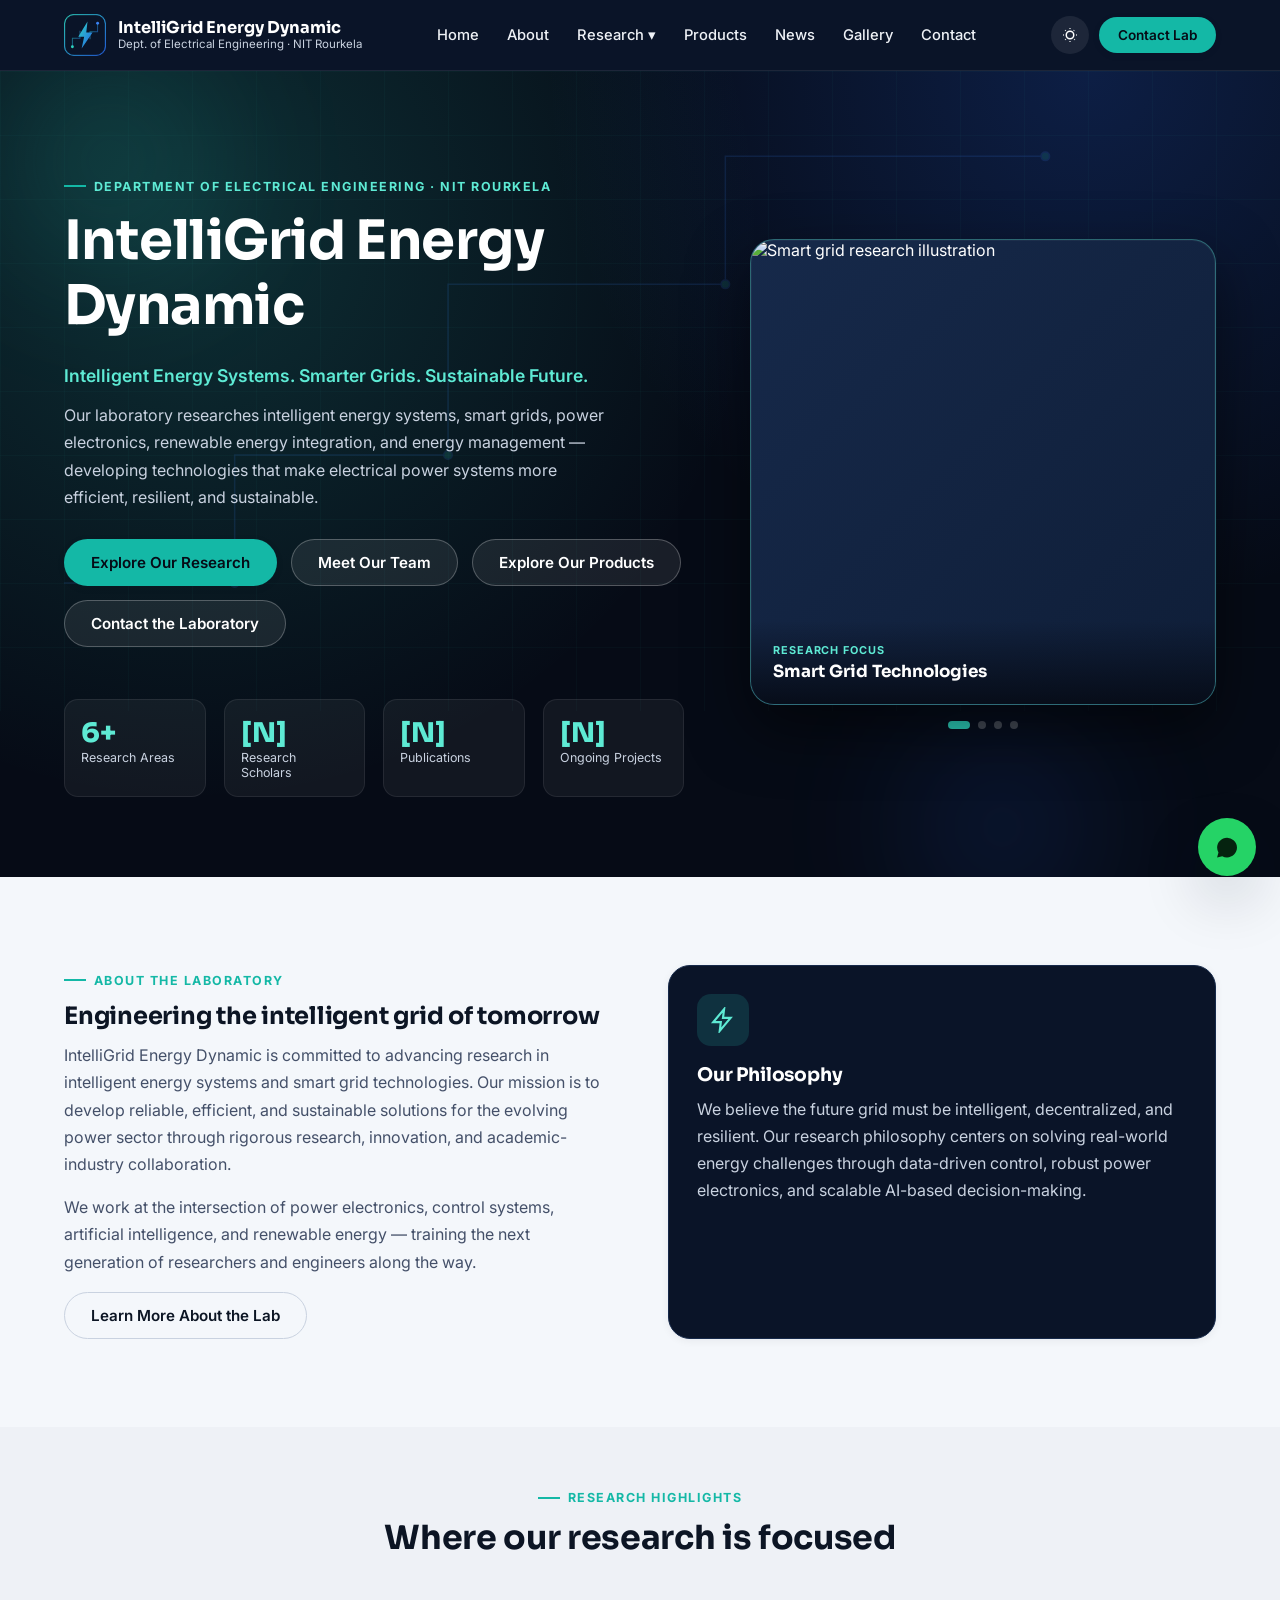
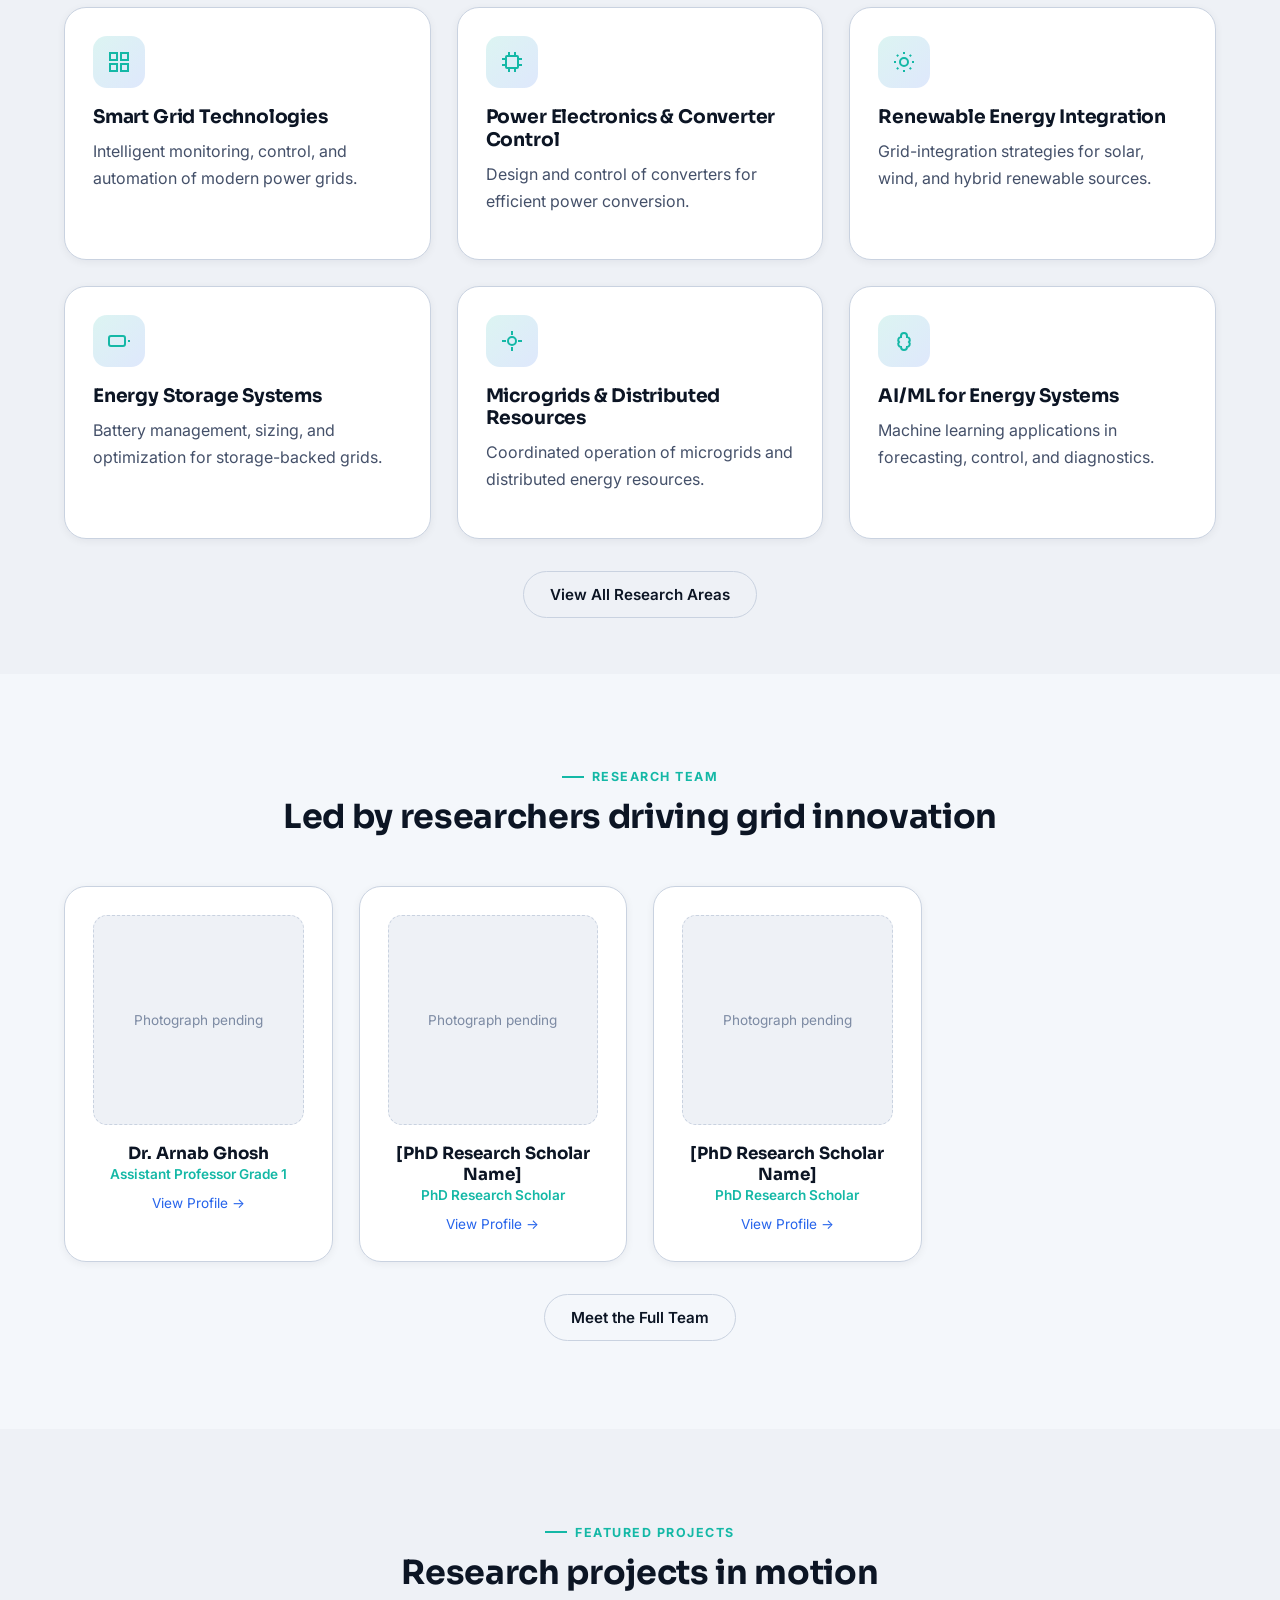
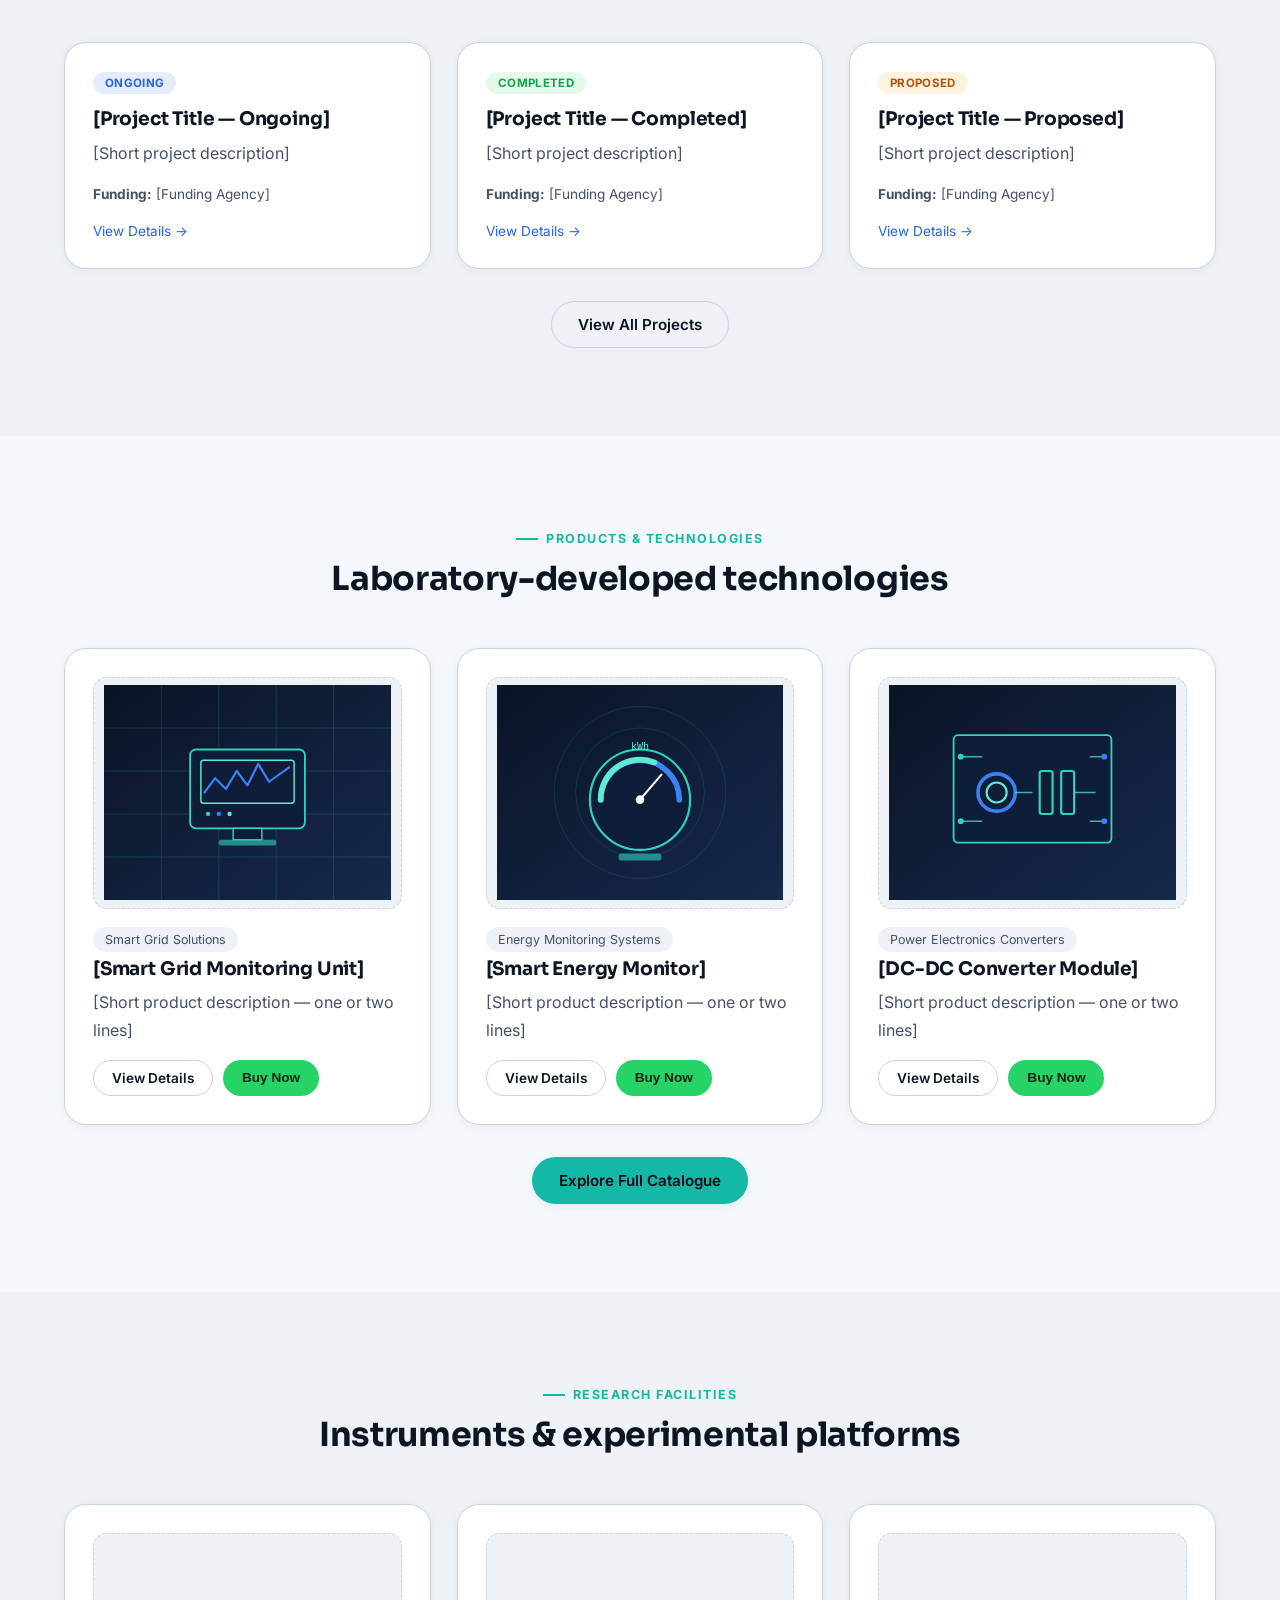
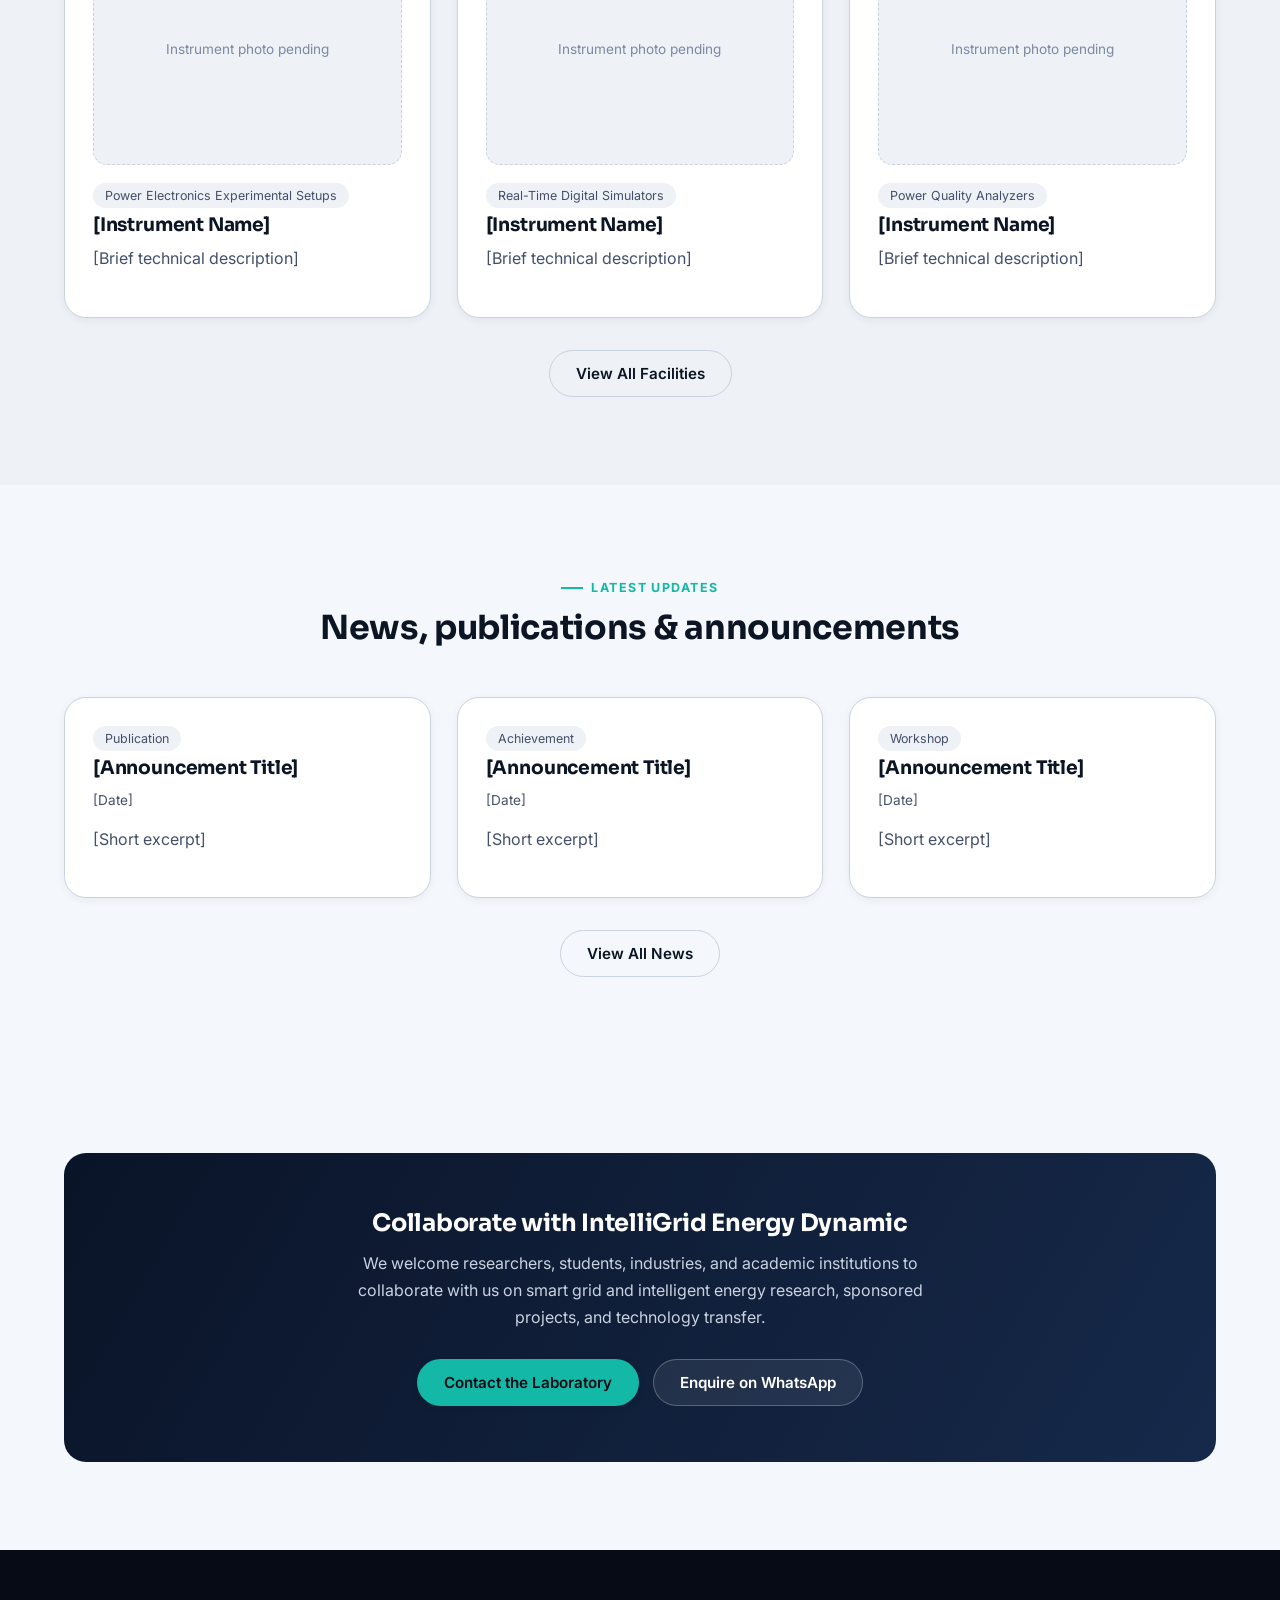
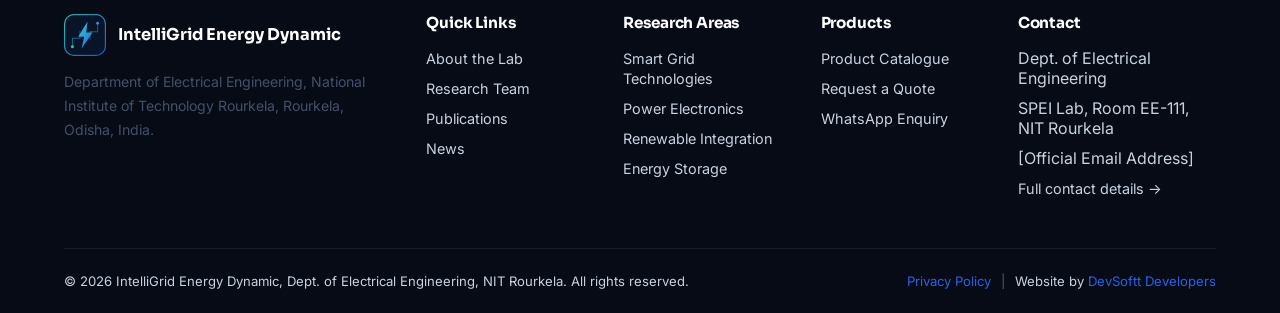
==== commit 093073da: "Update index.html" ====
--- a/index.html
+++ b/index.html
@@ -107,19 +107,19 @@
         <div class="hero-slider-wrap">
           <div class="hero-slider" id="heroSlider">
             <div class="hero-slide active">
-              <img src="images/hero/slide-1-smart-grid.svg" alt="Smart grid research illustration">
+              <img src="images/hero/slide-1-smart-grid.png" alt="Smart grid research illustration">
               <div class="slide-caption"><div class="tag-label">Research Focus</div><div class="title">Smart Grid Technologies</div></div>
             </div>
             <div class="hero-slide">
-              <img src="images/hero/slide-2-power-electronics.svg" alt="Power electronics research illustration">
+              <img src="images/hero/slide-2-power-electronics.png" alt="Power electronics research illustration">
               <div class="slide-caption"><div class="tag-label">Research Focus</div><div class="title">Power Electronics &amp; Converters</div></div>
             </div>
             <div class="hero-slide">
-              <img src="images/hero/slide-3-renewable.svg" alt="Renewable energy integration illustration">
+              <img src="images/hero/slide-3-renewable.png" alt="Renewable energy integration illustration">
               <div class="slide-caption"><div class="tag-label">Research Focus</div><div class="title">Renewable Energy Integration</div></div>
             </div>
             <div class="hero-slide">
-              <img src="images/hero/slide-4-spei-lab.svg" alt="SPEI Laboratory, Room EE-111">
+              <img src="images/hero/slide-4-spei-lab.png" alt="SPEI Laboratory, Room EE-111">
               <div class="slide-caption"><div class="tag-label">Our Laboratory</div><div class="title">SPEI Lab · Room EE-111</div></div>
             </div>
             <button class="hero-slider-nav prev" aria-label="Previous slide">
--- a/css/style.css
+++ b/css/style.css
@@ -152,8 +152,8 @@
   font-family: var(--font-head); font-weight: 800; color: var(--navy-950);
   flex-shrink: 0;
 }
-.brand-text { line-height: 1.2; min-width: 0; overflow: hidden; }
-.brand-text .name { font-family: var(--font-head); font-weight: 700; font-size: 1.02rem; white-space: nowrap; }
+.brand-text { line-height: 1.2; min-width: 0; flex: 1 1 auto; overflow: hidden; }
+.brand-text .name { font-family: var(--font-head); font-weight: 700; font-size: 1.02rem; white-space: nowrap; overflow: hidden; text-overflow: ellipsis; }
 .brand-text .sub { font-size: 0.72rem; color: var(--grey-300); white-space: nowrap; overflow: hidden; text-overflow: ellipsis; }
 
 .nav-links { display: flex; align-items: center; gap: 4px; list-style: none; margin: 0; padding: 0; }
@@ -199,12 +199,9 @@
   .mobile-toggle { display: block; }
   .search-btn-label { display: none; }
 }
-@media (max-width: 480px) {
+@media (max-width: 560px) {
   .brand-text .sub { display: none; }
-  .nav-wrap { padding: 12px 16px; gap: 12px; }
-  .nav-actions .btn-primary.btn-sm { padding: 9px 14px; font-size: 0.85rem; }
-}
-@media (max-width: 360px) {
+  .nav-wrap { padding: 12px 16px; gap: 10px; }
   .nav-actions a.btn { display: none; }
 }
 
@@ -236,11 +233,12 @@
 .hero-stat .label { font-size: 0.78rem; color: var(--grey-300); }
 
 /* Hero photo/visual slider */
-.hero-slider-wrap { position: relative; animation: fadeUp 0.8s ease 0.2s both; }
+.hero-slider-wrap { position: relative; animation: fadeUp 0.8s ease 0.2s both; width: 100%; }
 .hero-slider {
-  position: relative; width: 100%; aspect-ratio: 1 / 1; border-radius: 26px; overflow: hidden;
-  background: var(--navy-800); border: 1px solid rgba(255,255,255,0.12);
-  box-shadow: 0 30px 70px rgba(0,0,0,0.45);
+  position: relative; width: 100%; aspect-ratio: 1 / 1; min-height: 220px; border-radius: 24px; overflow: hidden;
+  background: linear-gradient(135deg, var(--navy-700), var(--navy-800));
+  border: 1.5px solid rgba(94,234,212,0.35);
+  box-shadow: 0 24px 60px rgba(0,0,0,0.5), 0 0 0 1px rgba(255,255,255,0.04) inset;
 }
 .hero-slide {
   position: absolute; inset: 0; opacity: 0; transform: scale(1.04);
@@ -250,15 +248,15 @@
 .hero-slide.active { opacity: 1; transform: scale(1); z-index: 1; }
 .hero-slide img { width: 100%; height: 100%; object-fit: cover; position: absolute; inset: 0; }
 .hero-slide .slide-caption {
-  position: relative; z-index: 2; padding: 22px; width: 100%;
-  background: linear-gradient(to top, rgba(6,11,22,0.88), transparent);
-}
-.hero-slide .slide-caption .tag-label { font-size: 0.7rem; letter-spacing: 0.08em; text-transform: uppercase; color: var(--teal-300); font-weight: 700; }
-.hero-slide .slide-caption .title { font-family: var(--font-head); font-weight: 700; color: var(--white); font-size: 1.05rem; margin-top: 4px; }
+  position: relative; z-index: 2; padding: clamp(14px, 4vw, 22px); width: 100%;
+  background: linear-gradient(to top, rgba(6,11,22,0.92), transparent);
+}
+.hero-slide .slide-caption .tag-label { font-size: 0.68rem; letter-spacing: 0.08em; text-transform: uppercase; color: var(--teal-300); font-weight: 700; }
+.hero-slide .slide-caption .title { font-family: var(--font-head); font-weight: 700; color: var(--white); font-size: clamp(0.9rem, 3.6vw, 1.05rem); margin-top: 4px; line-height: 1.25; overflow-wrap: break-word; }
 .hero-slider-dots { display: flex; gap: 8px; justify-content: center; margin-top: 16px; }
 .hero-slider-dots button {
   width: 8px; height: 8px; border-radius: 999px; border: none; background: rgba(255,255,255,0.25); cursor: pointer;
-  padding: 0; transition: all var(--transition);
+  padding: 0; transition: all var(--transition); flex-shrink: 0;
 }
 .hero-slider-dots button.active { background: var(--teal-400); width: 22px; }
 .hero-slider-nav { position: absolute; top: 50%; transform: translateY(-50%); width: 34px; height: 34px; border-radius: 999px;
@@ -273,15 +271,15 @@
 
 @media (max-width: 980px) {
   .hero-grid { grid-template-columns: 1fr; }
-  .hero-slider-wrap { max-width: 420px; margin: 0 auto; order: -1; }
+  .hero-slider-wrap { width: min(380px, 82vw); margin: 0 auto; order: -1; justify-self: center; }
   .hero-inner { max-width: 100%; }
 }
 @media (max-width: 720px) {
   .hero-stats { grid-template-columns: repeat(2, 1fr); }
-  .hero { padding: 80px 0 56px; }
+  .hero { padding: 72px 0 56px; }
 }
 @media (max-width: 480px) {
-  .hero-slider-wrap { max-width: 300px; }
+  .hero-slider-wrap { width: min(320px, 78vw); }
   .hero-cta { flex-direction: column; align-items: stretch; }
   .hero-cta .btn { justify-content: center; }
 }
